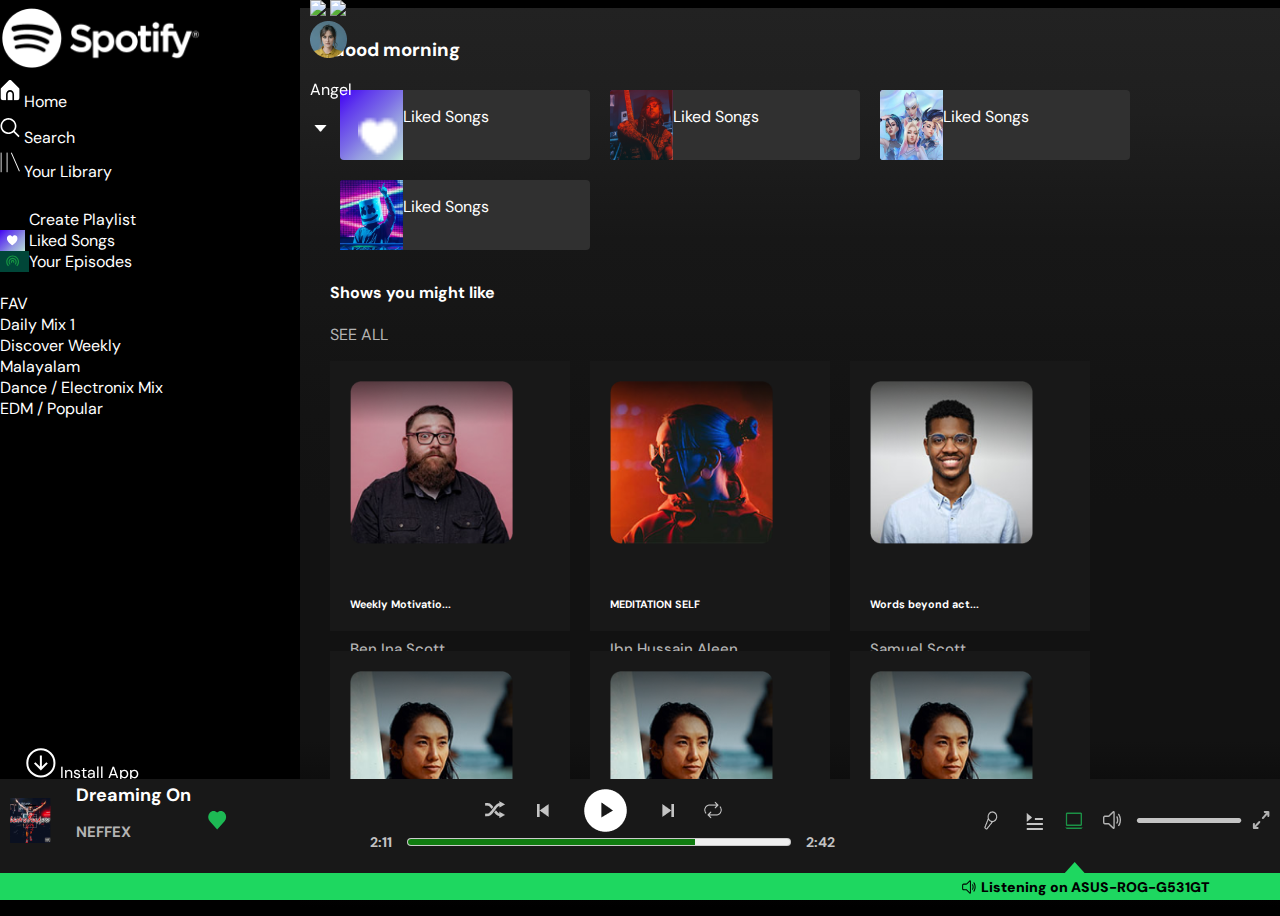
==== index.html @ 0f467995 "first commit" ====
<!DOCTYPE html>
<html lang="en">

<head>
    <meta charset="UTF-8">
    <meta name="viewport" content="width=device-width, initial-scale=1.0">
    <title>Spotify - Web Player: Music for everyone</title>
    <link rel="stylesheet" href="./style.css" />
    <link rel="icon" type="image/x-icon" href="https://open.spotifycdn.com/cdn/images/favicon.0f31d2ea.ico" />
    <link href="https://cdn.jsdelivr.net/npm/bootstrap@5.3.1/dist/css/bootstrap.min.css" rel="stylesheet"
        integrity="sha384-4bw+/aepP/YC94hEpVNVgiZdgIC5+VKNBQNGCHeKRQN+PtmoHDEXuppvnDJzQIu9" crossorigin="anonymous">
</head>

<body>
    <section class="containers">

        <!-- Start Sidebar ----------------------------------------------------------------->
        <section class=" sidebars">
            <div class="icons p-2">
                <a href="#"><img class="main-logo px-3 py-2" src="./Assets/Sidebar/Spotify logo.png" alt="logo"></a>
                <div class="icon d-flex align-items-center px-3 py-1">
                    <svg xmlns="http://www.w3.org/2000/svg" width="20" height="34" viewBox="0 0 31 34" fill="none">
                        <g clip-path="url(#clip0_306_615)">
                            <path
                                d="M15.5849 19.6659C14.6021 19.6659 13.6596 20.0888 12.9646 20.8417C12.2697 21.5946 11.8793 22.6157 11.8793 23.6804V33.0822H19.2906V23.6804C19.2906 22.6157 18.9002 21.5946 18.2052 20.8417C17.5103 20.0888 16.5677 19.6659 15.5849 19.6659Z"
                                fill="white" />
                            <path
                                d="M17.2376 2.04697C16.784 1.60463 16.1953 1.35986 15.5849 1.35986C14.9746 1.35986 14.3858 1.60463 13.9322 2.04697L0.762268 14.8879V28.8047C0.762268 29.9404 1.17871 31.0296 1.91999 31.8326C2.66126 32.6357 3.66665 33.0868 4.71497 33.0868H9.40881V23.6809C9.40881 21.9064 10.0595 20.2046 11.2177 18.9498C12.376 17.6951 13.9469 16.9902 15.5849 16.9902C17.2229 16.9902 18.7938 17.6951 19.9521 18.9498C21.1103 20.2046 21.761 21.9064 21.761 23.6809V33.0828H26.4548C27.5032 33.0828 28.5086 32.6317 29.2498 31.8286C29.9911 31.0256 30.4076 29.9364 30.4076 28.8007V14.8839L17.2376 2.04697Z"
                                fill="white" />
                        </g>
                        <defs>
                            <clipPath id="clip0_306_615">
                                <rect width="29.6453" height="32.1157" fill="white"
                                    transform="translate(0.762268 0.932129)" />
                            </clipPath>
                        </defs>
                    </svg>
                    <a href="#" class="px-3" style="text-decoration: none; color: var(--white);">Home</a>
                </div>

                <div class="icon d-flex align-items-center px-3 py-1"><svg xmlns="http://www.w3.org/2000/svg" width="20"
                        height="31" viewBox="0 0 31 31" fill="none">
                        <path
                            d="M30.4073 28.8279L22.6723 21.0929C24.6816 18.6356 25.6695 15.5 25.4316 12.3347C25.1938 9.16938 23.7485 6.21658 21.3946 4.08705C19.0407 1.95752 15.9584 0.814177 12.7852 0.893518C9.61198 0.972858 6.59065 2.26881 4.34614 4.51332C2.10164 6.75782 0.805683 9.77916 0.726343 12.9524C0.647002 16.1256 1.79034 19.2079 3.91988 21.5618C6.04941 23.9157 9.0022 25.361 12.1675 25.5988C15.3328 25.8366 18.4684 24.8488 20.9257 22.8395L28.6607 30.5745L30.4073 28.8279ZM13.1142 23.1631C11.1598 23.1631 9.24925 22.5836 7.6242 21.4978C5.99915 20.4119 4.73258 18.8686 3.98465 17.063C3.23673 15.2573 3.04104 13.2704 3.42233 11.3536C3.80362 9.43668 4.74476 7.67592 6.12675 6.29393C7.50874 4.91194 9.2695 3.97079 11.1864 3.5895C13.1033 3.20821 15.0901 3.4039 16.8958 4.15183C18.7015 4.89976 20.2448 6.16633 21.3306 7.79137C22.4164 9.41642 22.996 11.327 22.996 13.2814C22.993 15.9013 21.951 18.413 20.0984 20.2656C18.2459 22.1181 15.7341 23.1602 13.1142 23.1631Z"
                            fill="white" />
                    </svg>
                    <a href="#" class="px-3" style="text-decoration: none; color: var(--white);">Search</a>
                </div>
                <div class="icon d-flex align-items-center px-3 py-1"><svg xmlns="http://www.w3.org/2000/svg" width="20"
                        height="29" viewBox="0 0 29 29" fill="none">
                        <rect x="0.997498" y="0.15979" width="1.23522" height="28.4101" fill="white" />
                        <rect x="9.64404" y="0.15979" width="1.23522" height="28.4101" fill="white" />
                        <rect x="15.8201" y="0.655029" width="1.23522" height="29.3017"
                            transform="rotate(-23.634 15.8201 0.655029)" fill="white" />
                    </svg>
                    <a href="#" class="px-3" style="text-decoration: none; color: var(--white);">Your Library</a>
                </div>
                <br>
                <div class="icon d-flex align-items-center px-3 py-1"> <span class="bg-light rounded-1" style="height: 25px;
                    width: 25px;"><svg xmlns="http://www.w3.org/2000/svg" width="25" height="22" viewBox="0 0 31 31"
                            fill="none">
                            <path
                                d="M16.8201 14.0944V7.91833H14.3497V14.0944H8.17358V16.5649H14.3497V22.741H16.8201V16.5649H22.9962V14.0944H16.8201Z"
                                fill="black" />
                        </svg></span>
                    <a href="#" class="px-3" style="text-decoration: none; color: var(--white);">Create Playlist</a>
                </div>
                <div class="icon d-flex align-items-center px-3 py-1"><span class="rounded-1"
                        style="height: 25px;
                    width: 25px; background: linear-gradient(135deg, #4000F4 0%, #603AED 22.48%, #7C6EE6 46.93%, #979FE1 65.71%, #A2B3DE 77.68%, #ADC8DC 88.93%, #C0ECD7 100%);"><svg
                            xmlns="http://www.w3.org/2000/svg" width="25" height="12" viewBox="0 0 12 12" fill="none">
                            <g clip-path="url(#clip0_306_628)">
                                <path
                                    d="M8.23299 1.31335C7.72879 1.3212 7.23557 1.46195 6.80317 1.72139C6.37076 1.98084 6.01447 2.34979 5.77027 2.79099C5.52608 2.34979 5.16979 1.98084 4.73738 1.72139C4.30497 1.46195 3.81176 1.3212 3.30755 1.31335C2.50378 1.34828 1.7465 1.69989 1.20116 2.29138C0.655812 2.88287 0.366729 3.66616 0.397065 4.47011C0.397065 7.50374 5.3028 11.0075 5.51146 11.1562L5.77027 11.3393L6.02908 11.1562C6.23774 11.0084 11.1435 7.50374 11.1435 4.47011C11.1738 3.66616 10.8847 2.88287 10.3394 2.29138C9.79404 1.69989 9.03676 1.34828 8.23299 1.31335Z"
                                    fill="white" />
                            </g>
                            <defs>
                                <clipPath id="clip0_306_628">
                                    <path
                                        d="M0.396973 1.90271C0.396973 1.35042 0.844688 0.90271 1.39697 0.90271H10.1434C10.6957 0.90271 11.1434 1.35043 11.1434 1.90271V10.6491C11.1434 11.2014 10.6957 11.6491 10.1434 11.6491H1.39697C0.844687 11.6491 0.396973 11.2014 0.396973 10.6491V1.90271Z"
                                        fill="white" />
                                </clipPath>
                            </defs>
                        </svg></span>
                    <a href="#" class="px-3" style="text-decoration: none; color: var(--white);">Liked Songs</a>
                </div>
                <div class="icon d-flex align-items-center px-3 py-1"> <span class="rounded-1" style="height: 25px;
                    width: 25px; background: #004638;"><svg xmlns="http://www.w3.org/2000/svg" width="25" height="12"
                            viewBox="0 0 20 18" fill="none">
                            <path
                                d="M4.63432 15.7873C3.53306 14.686 2.78309 13.2829 2.47926 11.7554C2.17543 10.2279 2.33137 8.64462 2.92738 7.20574C3.52339 5.76687 4.53269 4.53704 5.82764 3.67178C7.1226 2.80652 8.64506 2.34469 10.2025 2.34469C11.7599 2.34469 13.2824 2.80652 14.5773 3.67178C15.8723 4.53704 16.8816 5.76687 17.4776 7.20574C18.0736 8.64462 18.2296 10.2279 17.9257 11.7554C17.6219 13.2829 16.8719 14.686 15.7707 15.7873L17.0078 17.0245C17.9029 16.1318 18.6127 15.071 19.0965 13.9031C19.5803 12.7352 19.8285 11.4833 19.8269 10.2192C19.8269 4.90384 15.5178 0.594727 10.2025 0.594727C4.88718 0.594727 0.578064 4.90384 0.578064 10.2192C0.578064 12.8772 1.65512 15.2833 3.39715 17.0245L4.63432 15.7873Z"
                                fill="#159643" />
                            <path
                                d="M14.5335 14.5502C15.39 13.6936 15.9732 12.6023 16.2095 11.4142C16.4458 10.2262 16.3245 8.99476 15.8609 7.87566C15.3973 6.75657 14.6123 5.80007 13.6051 5.12711C12.5979 4.45416 11.4138 4.09497 10.2025 4.09497C8.9912 4.09497 7.8071 4.45416 6.79992 5.12711C5.79274 5.80007 5.00773 6.75657 4.54415 7.87566C4.08058 8.99476 3.95925 10.2262 4.19552 11.4142C4.43179 12.6023 5.01504 13.6936 5.87153 14.5502L7.10958 13.313C6.49775 12.7012 6.08109 11.9217 5.91228 11.073C5.74347 10.2244 5.8301 9.3448 6.16122 8.54542C6.49233 7.74604 7.05305 7.06279 7.77247 6.58208C8.49189 6.10138 9.33771 5.8448 10.203 5.8448C11.0682 5.8448 11.914 6.10138 12.6334 6.58208C13.3529 7.06279 13.9136 7.74604 14.2447 8.54542C14.5758 9.3448 14.6624 10.2244 14.4936 11.073C14.3248 11.9217 13.9082 12.7012 13.2963 13.313L14.5335 14.5502Z"
                                fill="#159643" />
                            <path
                                d="M12.0583 12.075C12.4253 11.7079 12.6752 11.2402 12.7765 10.731C12.8777 10.2218 12.8257 9.6941 12.627 9.21449C12.4284 8.73489 12.0919 8.32498 11.6603 8.03657C11.2286 7.74817 10.7212 7.59424 10.2021 7.59424C9.68293 7.59424 9.17546 7.74817 8.74382 8.03657C8.31217 8.32498 7.97574 8.73489 7.77706 9.21449C7.57838 9.6941 7.52637 10.2218 7.62761 10.731C7.72886 11.2402 7.97881 11.7079 8.34585 12.075L9.5839 10.8378C9.46151 10.7154 9.37816 10.5595 9.34437 10.3898C9.31059 10.2201 9.32791 10.0441 9.39412 9.88425C9.46034 9.72436 9.57248 9.5877 9.71637 9.49154C9.86026 9.39539 10.0294 9.34407 10.2025 9.34407C10.3756 9.34407 10.5447 9.39539 10.6886 9.49154C10.8325 9.5877 10.9446 9.72436 11.0109 9.88425C11.0771 10.0441 11.0944 10.2201 11.0606 10.3898C11.0268 10.5595 10.9435 10.7154 10.8211 10.8378L12.0583 12.075Z"
                                fill="#159643" />
                        </svg> </span>
                    <a href="#" class="px-3" style="text-decoration: none; color: var(--white);">Your Episodes</a>
                </div>
                <br>

                <div class="cnt">
                    <div class="icon d-flex align-items-center py-2">
                        <a href="#" class="px-3" style="text-decoration: none; color: var(--white);">FAV</a>
                    </div>
                    <div class="icon d-flex align-items-center py-2">
                        <a href="#" class="px-3" style="text-decoration: none; color: var(--white);">Daily Mix 1</a>
                    </div>
                    <div class="icon d-flex align-items-center py-2">
                        <a href="#" class="px-3" style="text-decoration: none; color: var(--white);">Discover Weekly</a>
                    </div>
                    <div class="icon d-flex align-items-center py-2">
                        <a href="#" class="px-3" style="text-decoration: none; color: var(--white);">Malayalam</a>
                    </div>
                    <div class="icon d-flex align-items-center py-2">
                        <a href="#" class="px-3" style="text-decoration: none; color: var(--white);">Dance / Electronix
                            Mix</a>
                    </div>
                    <div class="icon d-flex align-items-center py-2">
                        <a href="#" class="px-3" style="text-decoration: none; color: var(--white);">EDM / Popular</a>
                    </div>
                </div>

                <br>
                <div class="icon-app icon d-flex align-items-center px-3 py-1"><svg xmlns="http://www.w3.org/2000/svg"
                        width="30" height="30" viewBox="0 0 30 30" fill="none">
                        <path
                            d="M21.0553 14.8841L14.8792 21.0602L8.70313 14.8841M14.8792 7.47273V19.8249V7.47273ZM14.8792 1.29663C22.3832 1.29663 28.4667 7.38009 28.4667 14.8841C28.4667 22.388 22.3832 28.4715 14.8792 28.4715C7.37527 28.4715 1.29181 22.388 1.29181 14.8841C1.29181 7.38009 7.37527 1.29663 14.8792 1.29663Z"
                            stroke="white" stroke-width="2" />
                    </svg>
                    <a href="#" class="px-3" style="text-decoration: none; color: var(--white);">Install App</a>
                </div>
            </div>
        </section>
        <!-- End Sidebar ------------------------------------------------------------------->

        <!-- Start Playbar ----------------------------------------------------------------->
        <section class="playbar">
            <div class="functions">
                <div class="details">
                    <img src="./Assets/playingBar/rectangle-20.png">
                    <div class="name-all">
                        <f3>Dreaming On</f3>
                        <p class="m-0">NEFFEX</p>
                    </div>
                    <svg xmlns="http://www.w3.org/2000/svg" width="22" height="24" viewBox="0 0 22 24" fill="none">
                        <path
                            d="M18.5603 4.79111C18.0643 4.23583 17.4745 3.79501 16.8247 3.49399C16.175 3.19298 15.4781 3.03771 14.7742 3.03711C13.4427 3.03735 12.1599 3.59338 11.1796 4.59511C10.1995 3.59321 8.9166 3.03716 7.58511 3.03711C6.88036 3.03793 6.18272 3.19367 5.53232 3.49538C4.88193 3.79709 4.29162 4.2388 3.79538 4.79511C1.67878 7.15811 1.67968 10.8541 3.79718 13.2071L11.1796 21.4141L18.5621 13.2071C20.6796 10.8541 20.6805 7.15811 18.5603 4.79111Z"
                            fill="#1DB954" />
                    </svg>
                </div>
                <div class="play">
                    <div class="fun">
                        <img class="fun-img" src="./Assets//playingBar/raphael-shuffle.png">
                        <img class="fun-img" src="./Assets/playingBar/previous.png">
                        <img class="fun-img" src="./Assets/playingBar/gridicons-play.png">
                        <img class="fun-img" src="./Assets/playingBar/bx-bx-skip-previous.png">
                        <img class="fun-img" src="./Assets/playingBar/group1.png">
                    </div>
                    <div class="bar-time">
                        <p>2:11</p>
                        <meter style="width: 30vw;" value="75" min="0" max="100"></meter>
                        <p>2:42</p>
                    </div>
                </div>
                <div class="extra">
                    <img class="fun-img" src="./Assets/playingBar/ph_microphone-stage.png">
                    <img class="fun-img" src="./Assets/playingBar/carbon-query-queue.png">
                    <img class="fun-img" src="./Assets/playingBar/carbon-laptop.png">
                    <img class="fun-img" src="./Assets/playingBar/fluent-speaker-224-regular.png">
                    <img class="ex-img" src="./Assets/playingBar/rectangle-17.png">
                    <img class="ex-img" src="./Assets/playingBar/group.png">
                </div>
            </div>
            <svg class="trgl" xmlns="http://www.w3.org/2000/svg" width="21" height="11" viewBox="0 0 21 11" fill="none">
                <path d="M10.6998 0L0.799805 11H20.5998L10.6998 0Z" fill="#1ED760" />
            </svg>
            <section class="playbar-foot">
                <svg xmlns="http://www.w3.org/2000/svg" width="14" height="14" viewBox="0 0 14 14" fill="none">
                    <path
                        d="M8.92539 1.1876C8.92539 0.378346 8.06544 -0.0499041 7.52139 0.487096L4.48862 3.48185C4.39605 3.57348 4.27644 3.62418 4.15247 3.62435H1.66914C1.26634 3.62435 0.880043 3.80214 0.595222 4.1186C0.310401 4.43507 0.150391 4.86429 0.150391 5.31185V8.6846C0.150391 9.13215 0.310401 9.56137 0.595222 9.87784C0.880043 10.1943 1.26634 10.3721 1.66914 10.3721H4.15314C4.27711 10.3723 4.39672 10.423 4.48929 10.5146L7.52071 13.5101C8.06476 14.0471 8.92539 13.6181 8.92539 12.8096V1.1876ZM5.16227 4.3226L7.91289 1.60535V12.3918L5.16227 9.67385C4.88429 9.39906 4.52521 9.2472 4.15314 9.2471H1.66914C1.53487 9.2471 1.40611 9.18783 1.31117 9.08234C1.21623 8.97685 1.16289 8.83378 1.16289 8.6846V5.3126C1.16289 5.16341 1.21623 5.02034 1.31117 4.91485C1.40611 4.80936 1.53487 4.7501 1.66914 4.7501H4.15314C4.52521 4.74999 4.88429 4.59814 5.16227 4.32335V4.3226Z"
                        fill="black" />
                    <path
                        d="M11.62 2.42277C11.6735 2.37884 11.7342 2.34704 11.7987 2.32918C11.8632 2.31132 11.9302 2.30776 11.996 2.3187C12.0617 2.32963 12.1249 2.35485 12.1819 2.39291C12.2389 2.43097 12.2886 2.48113 12.3281 2.54052C13.1888 3.83044 13.6525 5.39423 13.6504 7.00002C13.6523 8.60588 13.1884 10.1697 12.3274 11.4595C12.2459 11.5741 12.1274 11.6489 11.9971 11.6681C11.8668 11.6874 11.7348 11.6495 11.6292 11.5626C11.5235 11.4757 11.4524 11.3466 11.4309 11.2025C11.4094 11.0584 11.4392 10.9106 11.514 10.7905C12.2459 9.69425 12.64 8.36495 12.6379 7.00002C12.64 5.63508 12.2459 4.30579 11.514 3.20952C11.4745 3.15013 11.4459 3.08267 11.4298 3.01099C11.4137 2.93931 11.4105 2.86481 11.4204 2.79175C11.4302 2.7187 11.4529 2.64851 11.4872 2.5852C11.5214 2.52189 11.5666 2.46669 11.62 2.42277Z"
                        fill="black" />
                    <path
                        d="M10.3718 4.27751C10.4303 4.24229 10.4944 4.2202 10.5605 4.21252C10.6267 4.20484 10.6935 4.21171 10.7573 4.23275C10.821 4.25378 10.8804 4.28856 10.9321 4.33511C10.9837 4.38165 11.0266 4.43905 11.0583 4.50401C11.4201 5.24651 11.6253 6.09776 11.6253 7.00001C11.6264 7.87151 11.4315 8.7295 11.0583 9.49602C10.9944 9.6273 10.8861 9.72499 10.7574 9.76761C10.6287 9.81023 10.49 9.79428 10.3718 9.72326C10.2537 9.65225 10.1657 9.532 10.1274 9.38896C10.089 9.24591 10.1034 9.0918 10.1673 8.96052C10.4508 8.37777 10.6128 7.71101 10.6128 7.00001C10.6128 6.28901 10.4508 5.62226 10.1673 5.03951C10.1356 4.97452 10.1158 4.90322 10.1089 4.8297C10.102 4.75618 10.1083 4.68188 10.1273 4.61104C10.1463 4.5402 10.1776 4.47422 10.2196 4.41686C10.2616 4.35951 10.3133 4.3119 10.3718 4.27676V4.27751Z"
                        fill="black" />
                </svg>
                <p>Listening on ASUS-ROG-G531GT</p>
            </section>
        </section>
        <!-- End Playbar ------------------------------------------------------------------->

        <!-- Start Main Section ------------------------------------------------------------>
        <section class="main">
            <!-- Navbar content -->
            <div class="navbar ">
                <div>
                    <img class="bg-black rounded-5 p-1 mx-2" src="./assets/Main-Top/fi-rr-angle-small-left.png" />
                    <img class="bg-black rounded-5 p-1 mx-2" src="./assets/Main-Top/fi-rr-angle-small-right.png" />
                </div>

                <div class="d-flex text-white align-items-center justify-content-between bg-black rounded-5 px-">
                    <img src="./Assets/Main-Top/Ellipse 3.png" alt="profile">
                    <p class="p-2 m-0 fw-medium">Angel</p>
                    <a href="#"><img class="p-2 m-0" src="./Assets/Main-Top/fi-ss-caret-down.png"></a>
                </div>
            </div>

            <div class="main-body">
                <section style="padding-inline: 20px;">
                    <h3 class="text-white">Good morning</h3>
                    <div class="cards">
                        <div class="main-card1">
                            <div class="main-card1-1">
                                <img src="./Assets/Sidebar/fi-ss-heart.png"
                                    style="width: 42px;padding-left: 18px;padding-top: 25px;">
                            </div>
                            <div class="main-card1-2 text-white d-flex align-items-center">
                                <p class="m-0 p-2">Liked Songs</p>
                            </div>
                        </div>

                        <div class="main-card1">
                            <div class="main-card1-1">
                                <img src="./Assets/Main-sec-1/card-img3.png" style="height: 100%; width: 100%;">
                            </div>
                            <div class="main-card1-2 text-white d-flex align-items-center">
                                <p class="m-0 p-2">Liked Songs</p>
                            </div>
                        </div>

                        <div class="main-card1">
                            <div class="main-card1-1">
                                <img src="./Assets/Main-sec-1/card-img1.png" style="height: 100%; width: 100%;"">
                            </div>
                            <div class=" main-card1-2 text-white d-flex align-items-center">
                                <p class="m-0 p-2">Liked Songs</p>
                            </div>
                        </div>

                        <div class="main-card1">
                            <div class="main-card1-1">
                                <img src="./Assets/Main-sec-1/card-img2.png" style="height: 100%; width: 100%;">
                            </div>
                            <div class="main-card1-2 text-white d-flex align-items-center">
                                <p class="m-0 p-2">Liked Songs</p>
                            </div>
                        </div>
                    </div>
                </section>

                <section style="padding-inline: 20px; margin-top: 10px;">
                    <div class="d-flex justify-content-between align-items-center">
                        <h4 class="text-white">Shows you might like</h4>
                        <a style="text-decoration: none;" href="#"><p style="color: #B3B3B3;">SEE ALL</p></a>
                    </div>
                    <div class="cards2">
                        <div class="card2">
                            <img src="./Assets/Main-sec-2/card2.img1.png">
                            <h6>Weekly Motivatio...</h6>
                            <p>Ben Ina Scott</p>
                        </div>

                        <div class="card2">
                            <img src="./Assets/Main-sec-2/card2-img.png">
                            <h6>MEDITATION SELF</h6>
                            <p>Ibn Hussain Aleen</p>
                        </div>

                        <div class="card2">
                            <img src="./Assets/Main-sec-2/card2-img2.png">
                            <h6>Words beyond act...</h6>
                            <p>Samuel Scott</p>
                        </div>

                        <div class="card2">
                            <img src="./Assets/Main-sec-2/card2-img3.png">
                            <h6>The Alexa Show</h6>
                            <p>Adriana Tom</p>
                        </div>

                        <div class="card2">
                            <img src="./Assets/Main-sec-2/card2-img3.png">
                            <h6>The Alexa Show</h6>
                            <p>Adriana Tom</p>
                        </div>

                        <div class="card2">
                            <img src="./Assets/Main-sec-2/card2-img3.png">
                            <h6>The Alexa Show</h6>
                            <p>Adriana Tom</p>
                        </div>

                        <div class="card2">
                            <img src="./Assets/Main-sec-2/card2-img3.png">
                            <h6>The Alexa Show</h6>
                            <p>Adriana Tom</p>
                        </div>

                        <div class="card2">
                            <img src="./Assets/Main-sec-2/card2-img3.png">
                            <h6>The Alexa Show</h6>
                            <p>Adriana Tom</p>
                        </div>
                    </div>
                </section>
            </div>
        </section>
        <!-- End Main Section -------------------------------------------------------------->
    </section>

    <!-- script ---------------------------------------------------------------------------->
    <script src="https://cdn.jsdelivr.net/npm/bootstrap@5.3.1/dist/js/bootstrap.bundle.min.js"
        integrity="sha384-HwwvtgBNo3bZJJLYd8oVXjrBZt8cqVSpeBNS5n7C8IVInixGAoxmnlMuBnhbgrkm"
        crossorigin="anonymous"></script>
</body>

</html>
---- style.css ----
@import url('https://fonts.googleapis.com/css2?family=DM+Sans:opsz@9..40&display=swap');
@import url('https://fonts.googleapis.com/css2?family=Nunito:wght@400;700&display=swap');

:root {
    --black: #000;
    --grey: #121212;
    --light-gray: #181818;
    --white: #fff;
}

body {
    height: 100vh;
    padding: 0rem;
    overflow: hidden;
    margin-inline: auto;
    display: flex;
    flex-direction: column;
    font-family: 'DM Sans', sans-serif;
    background-color: var(--black);
    color: var(--white);
}

a {
    color: var(--white);
    text-decoration: none;
}

.containers {
    display: flex;
    justify-content: center;
    /* margin-inline: auto; */
    height: 90vh;
    flex: 1;
    overflow: hidden;
}

.sidebars {
    flex: 0.25;
    display: flex;
    height: 90vh;
    flex-direction: column;
    background-color: var(--black);
}

.playbar {
    position: relative;
    height: 13vh;
    width: 100%;
    /* width: 1280px; */
    position: fixed;
    bottom: 0;
    background-color: var(--light-gray);
}

.playbar-foot {
    height: 3vh;
    width: 100%;
    /* width: 1280px; */
    position: fixed;
    bottom: 0;
    background-color: #1ED760;
}

.main {
    flex: 0.8;
    background: linear-gradient(180deg, #222 0%, #1F1F1F 11.64%, #171717 25.66%, #161616 32.94%, #151515 35.98%, #131313 44.89%, #121212 55.22%, #121212 75.34%, #121212 81.45%, rgba(18, 18, 18, 0.00) 100%);
    display: flex;
    flex-direction: column;
    padding: 10px;
}

.main-logo {
    height: 60px;
}

.icons {
    display: flex;
    flex-direction: column;
    position: relative;
    height: 100%;
}

.icon:hover {
    background-color: rgb(26, 26, 26);
    border-radius: 5px;
}

.icon-app {
    position: fixed;
    bottom: 13vh;
    left: 2vw;
}

.navbar {
    cursor: not-allowed;
    position: fixed;
    top: 0px;
    z-index: 5;
}

.main-body {
    overflow-y: auto;

}

.trgl {
    position: fixed;
    bottom: 3vh;
    right: 195px;
}

.playbar-foot {
    display: flex;
    justify-content: end;
    align-items: center;
}

.playbar-foot>p {
    margin: 0;
    margin-right: 30px;
    padding-top: 2px;
    padding-bottom: 2px;
    padding-left: 5px;
    padding-right: 40px;
    color: #000;
    font-family: DM Sans;
    font-size: 14px;
    font-weight: 900;
}

.functions {
    display: flex;
    align-items: center;
    justify-content: space-between;
}

.details {
    display: flex;
    gap: 15px;
    color: #FFF;
    align-items: center;
}

.cnt {
    display: flex;
    flex-direction: column;
    overflow-y: auto;
}

.details>img {
    height: 45px;
    margin: 10px;
}

.name-all>f3 {
    font-size: 18px;
    font-weight: 700;
}

.name-all>p {
    color: #B3B3B3;
    font-weight: 700;
    font-size: 15px;
}

.play {
    display: flex;
    align-items: center;
    flex-direction: column;
    height: 65px;
}

.fun {
    display: flex;
    height: 45px;
    gap: 15px;
    align-items: center;
}

.fun-img {
    padding: 3px;
    border-radius: 50%;
    transition: all 1s ease;
}

.fun-img:hover {
    background-color: gray;
}

.ex-img {
    transition: all 1s ease;
}

.ex-img:hover {
    border-radius: 50%;
    background-color: gray;
}

.bar-time {
    position: relative;
    display: flex;
    gap: 15px;
    align-items: center;
}

.bar-time>p {
    color: #C4C4C4;
    font-size: 14px;
    font-weight: 700;
    margin: 0;
}

.dwn {
    width: 400px;
    height: 5px;
    border-radius: 2.5px;
    background: #535353;
}

.up {
    position: fixed;
    right: 565px;
    width: 300px;
    border-radius: 2.5px;
    height: 5px;
    background: #C4C4C4;
}

.extra {
    display: flex;
    gap: 10px;
    align-items: center;
    margin-right: 10px;
}

.playbar {
    padding-top: 0.5vh;
}

.main-card1 {
    margin: 10px;
    height: 70px;
    width: 250px;
    display: flex;
    border-radius: 4px;
    background: #303030;
}

.main-card1-1 {
    width: 25%;
    border-radius: 4px 0px 0px 4px;
    background: linear-gradient(135deg, #4000F4 0%, #603AED 22.48%, #7C6EE6 46.93%, #979FE1 65.71%, #A2B3DE 77.68%, #ADC8DC 88.93%, #C0ECD7 100%);
}

.cards {
    display: flex;
    flex-wrap: wrap;
}

.cards2 {
    display: flex;
    flex-wrap: wrap;
    gap: 20px;
}

.card2 {
    line-height: 20px;
    color: #FFF;
    padding: 20px 20px 0px 20px;
    height: 250px;
    width: 200px;
    background-color: var(--light-gray);
}

.card2>img {
    width: 163px;
    margin-bottom: 20px;
}

.card2>h2 {
    color: #FFF;
    font-size: 21px;
    font-weight: 500;
}

.card2>p {
    color: #B3B3B3;
    font-size: 15px;
    font-weight: 500;
}
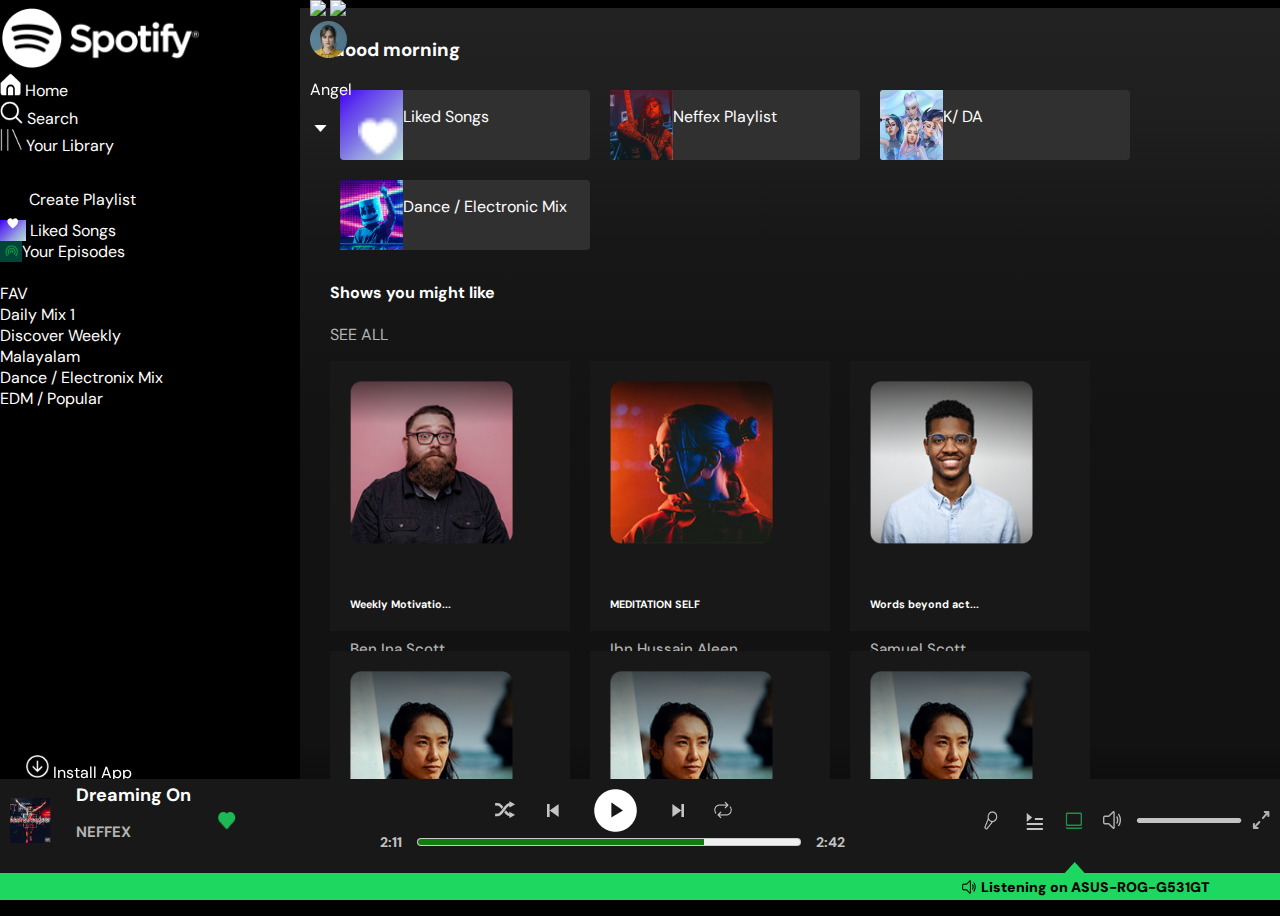
==== commit aa912ecc: "images change" ====
--- a/index.html
+++ b/index.html
@@ -19,84 +19,32 @@
             <div class="icons p-2">
                 <a href="#"><img class="main-logo px-3 py-2" src="./Assets/Sidebar/Spotify logo.png" alt="logo"></a>
                 <div class="icon d-flex align-items-center px-3 py-1">
-                    <svg xmlns="http://www.w3.org/2000/svg" width="20" height="34" viewBox="0 0 31 34" fill="none">
-                        <g clip-path="url(#clip0_306_615)">
-                            <path
-                                d="M15.5849 19.6659C14.6021 19.6659 13.6596 20.0888 12.9646 20.8417C12.2697 21.5946 11.8793 22.6157 11.8793 23.6804V33.0822H19.2906V23.6804C19.2906 22.6157 18.9002 21.5946 18.2052 20.8417C17.5103 20.0888 16.5677 19.6659 15.5849 19.6659Z"
-                                fill="white" />
-                            <path
-                                d="M17.2376 2.04697C16.784 1.60463 16.1953 1.35986 15.5849 1.35986C14.9746 1.35986 14.3858 1.60463 13.9322 2.04697L0.762268 14.8879V28.8047C0.762268 29.9404 1.17871 31.0296 1.91999 31.8326C2.66126 32.6357 3.66665 33.0868 4.71497 33.0868H9.40881V23.6809C9.40881 21.9064 10.0595 20.2046 11.2177 18.9498C12.376 17.6951 13.9469 16.9902 15.5849 16.9902C17.2229 16.9902 18.7938 17.6951 19.9521 18.9498C21.1103 20.2046 21.761 21.9064 21.761 23.6809V33.0828H26.4548C27.5032 33.0828 28.5086 32.6317 29.2498 31.8286C29.9911 31.0256 30.4076 29.9364 30.4076 28.8007V14.8839L17.2376 2.04697Z"
-                                fill="white" />
-                        </g>
-                        <defs>
-                            <clipPath id="clip0_306_615">
-                                <rect width="29.6453" height="32.1157" fill="white"
-                                    transform="translate(0.762268 0.932129)" />
-                            </clipPath>
-                        </defs>
-                    </svg>
+                    <img src="./Assets/Sidebar/Home.png" style="height: 23px;">
                     <a href="#" class="px-3" style="text-decoration: none; color: var(--white);">Home</a>
                 </div>
 
-                <div class="icon d-flex align-items-center px-3 py-1"><svg xmlns="http://www.w3.org/2000/svg" width="20"
-                        height="31" viewBox="0 0 31 31" fill="none">
-                        <path
-                            d="M30.4073 28.8279L22.6723 21.0929C24.6816 18.6356 25.6695 15.5 25.4316 12.3347C25.1938 9.16938 23.7485 6.21658 21.3946 4.08705C19.0407 1.95752 15.9584 0.814177 12.7852 0.893518C9.61198 0.972858 6.59065 2.26881 4.34614 4.51332C2.10164 6.75782 0.805683 9.77916 0.726343 12.9524C0.647002 16.1256 1.79034 19.2079 3.91988 21.5618C6.04941 23.9157 9.0022 25.361 12.1675 25.5988C15.3328 25.8366 18.4684 24.8488 20.9257 22.8395L28.6607 30.5745L30.4073 28.8279ZM13.1142 23.1631C11.1598 23.1631 9.24925 22.5836 7.6242 21.4978C5.99915 20.4119 4.73258 18.8686 3.98465 17.063C3.23673 15.2573 3.04104 13.2704 3.42233 11.3536C3.80362 9.43668 4.74476 7.67592 6.12675 6.29393C7.50874 4.91194 9.2695 3.97079 11.1864 3.5895C13.1033 3.20821 15.0901 3.4039 16.8958 4.15183C18.7015 4.89976 20.2448 6.16633 21.3306 7.79137C22.4164 9.41642 22.996 11.327 22.996 13.2814C22.993 15.9013 21.951 18.413 20.0984 20.2656C18.2459 22.1181 15.7341 23.1602 13.1142 23.1631Z"
-                            fill="white" />
-                    </svg>
+                <div class="icon d-flex align-items-center px-3 py-1">
+                    <img src="./Assets/Sidebar/Search.png" style="height: 23px;">
                     <a href="#" class="px-3" style="text-decoration: none; color: var(--white);">Search</a>
                 </div>
-                <div class="icon d-flex align-items-center px-3 py-1"><svg xmlns="http://www.w3.org/2000/svg" width="20"
-                        height="29" viewBox="0 0 29 29" fill="none">
-                        <rect x="0.997498" y="0.15979" width="1.23522" height="28.4101" fill="white" />
-                        <rect x="9.64404" y="0.15979" width="1.23522" height="28.4101" fill="white" />
-                        <rect x="15.8201" y="0.655029" width="1.23522" height="29.3017"
-                            transform="rotate(-23.634 15.8201 0.655029)" fill="white" />
-                    </svg>
+                <div class="icon d-flex align-items-center px-3 py-1">
+                    <img src="./Assets/Sidebar/Library.png" style="height: 22px;">
                     <a href="#" class="px-3" style="text-decoration: none; color: var(--white);">Your Library</a>
                 </div>
                 <br>
                 <div class="icon d-flex align-items-center px-3 py-1"> <span class="bg-light rounded-1" style="height: 25px;
-                    width: 25px;"><svg xmlns="http://www.w3.org/2000/svg" width="25" height="22" viewBox="0 0 31 31"
-                            fill="none">
-                            <path
-                                d="M16.8201 14.0944V7.91833H14.3497V14.0944H8.17358V16.5649H14.3497V22.741H16.8201V16.5649H22.9962V14.0944H16.8201Z"
-                                fill="black" />
-                        </svg></span>
+                    width: 25px;"><img src="./Assets/Sidebar/Plus.png" style="height: 28px; width: 25px;"></span>
                     <a href="#" class="px-3" style="text-decoration: none; color: var(--white);">Create Playlist</a>
                 </div>
                 <div class="icon d-flex align-items-center px-3 py-1"><span class="rounded-1"
                         style="height: 25px;
-                    width: 25px; background: linear-gradient(135deg, #4000F4 0%, #603AED 22.48%, #7C6EE6 46.93%, #979FE1 65.71%, #A2B3DE 77.68%, #ADC8DC 88.93%, #C0ECD7 100%);"><svg
-                            xmlns="http://www.w3.org/2000/svg" width="25" height="12" viewBox="0 0 12 12" fill="none">
-                            <g clip-path="url(#clip0_306_628)">
-                                <path
-                                    d="M8.23299 1.31335C7.72879 1.3212 7.23557 1.46195 6.80317 1.72139C6.37076 1.98084 6.01447 2.34979 5.77027 2.79099C5.52608 2.34979 5.16979 1.98084 4.73738 1.72139C4.30497 1.46195 3.81176 1.3212 3.30755 1.31335C2.50378 1.34828 1.7465 1.69989 1.20116 2.29138C0.655812 2.88287 0.366729 3.66616 0.397065 4.47011C0.397065 7.50374 5.3028 11.0075 5.51146 11.1562L5.77027 11.3393L6.02908 11.1562C6.23774 11.0084 11.1435 7.50374 11.1435 4.47011C11.1738 3.66616 10.8847 2.88287 10.3394 2.29138C9.79404 1.69989 9.03676 1.34828 8.23299 1.31335Z"
-                                    fill="white" />
-                            </g>
-                            <defs>
-                                <clipPath id="clip0_306_628">
-                                    <path
-                                        d="M0.396973 1.90271C0.396973 1.35042 0.844688 0.90271 1.39697 0.90271H10.1434C10.6957 0.90271 11.1434 1.35043 11.1434 1.90271V10.6491C11.1434 11.2014 10.6957 11.6491 10.1434 11.6491H1.39697C0.844687 11.6491 0.396973 11.2014 0.396973 10.6491V1.90271Z"
-                                        fill="white" />
-                                </clipPath>
-                            </defs>
-                        </svg></span>
+                    width: 25px; background: linear-gradient(135deg, #4000F4 0%, #603AED 22.48%, #7C6EE6 46.93%, #979FE1 65.71%, #A2B3DE 77.68%, #ADC8DC 88.93%, #C0ECD7 100%);">
+                    <img src="./Assets/Sidebar/heart.png" style="padding: 7px;"></span>
                     <a href="#" class="px-3" style="text-decoration: none; color: var(--white);">Liked Songs</a>
                 </div>
                 <div class="icon d-flex align-items-center px-3 py-1"> <span class="rounded-1" style="height: 25px;
-                    width: 25px; background: #004638;"><svg xmlns="http://www.w3.org/2000/svg" width="25" height="12"
-                            viewBox="0 0 20 18" fill="none">
-                            <path
-                                d="M4.63432 15.7873C3.53306 14.686 2.78309 13.2829 2.47926 11.7554C2.17543 10.2279 2.33137 8.64462 2.92738 7.20574C3.52339 5.76687 4.53269 4.53704 5.82764 3.67178C7.1226 2.80652 8.64506 2.34469 10.2025 2.34469C11.7599 2.34469 13.2824 2.80652 14.5773 3.67178C15.8723 4.53704 16.8816 5.76687 17.4776 7.20574C18.0736 8.64462 18.2296 10.2279 17.9257 11.7554C17.6219 13.2829 16.8719 14.686 15.7707 15.7873L17.0078 17.0245C17.9029 16.1318 18.6127 15.071 19.0965 13.9031C19.5803 12.7352 19.8285 11.4833 19.8269 10.2192C19.8269 4.90384 15.5178 0.594727 10.2025 0.594727C4.88718 0.594727 0.578064 4.90384 0.578064 10.2192C0.578064 12.8772 1.65512 15.2833 3.39715 17.0245L4.63432 15.7873Z"
-                                fill="#159643" />
-                            <path
-                                d="M14.5335 14.5502C15.39 13.6936 15.9732 12.6023 16.2095 11.4142C16.4458 10.2262 16.3245 8.99476 15.8609 7.87566C15.3973 6.75657 14.6123 5.80007 13.6051 5.12711C12.5979 4.45416 11.4138 4.09497 10.2025 4.09497C8.9912 4.09497 7.8071 4.45416 6.79992 5.12711C5.79274 5.80007 5.00773 6.75657 4.54415 7.87566C4.08058 8.99476 3.95925 10.2262 4.19552 11.4142C4.43179 12.6023 5.01504 13.6936 5.87153 14.5502L7.10958 13.313C6.49775 12.7012 6.08109 11.9217 5.91228 11.073C5.74347 10.2244 5.8301 9.3448 6.16122 8.54542C6.49233 7.74604 7.05305 7.06279 7.77247 6.58208C8.49189 6.10138 9.33771 5.8448 10.203 5.8448C11.0682 5.8448 11.914 6.10138 12.6334 6.58208C13.3529 7.06279 13.9136 7.74604 14.2447 8.54542C14.5758 9.3448 14.6624 10.2244 14.4936 11.073C14.3248 11.9217 13.9082 12.7012 13.2963 13.313L14.5335 14.5502Z"
-                                fill="#159643" />
-                            <path
-                                d="M12.0583 12.075C12.4253 11.7079 12.6752 11.2402 12.7765 10.731C12.8777 10.2218 12.8257 9.6941 12.627 9.21449C12.4284 8.73489 12.0919 8.32498 11.6603 8.03657C11.2286 7.74817 10.7212 7.59424 10.2021 7.59424C9.68293 7.59424 9.17546 7.74817 8.74382 8.03657C8.31217 8.32498 7.97574 8.73489 7.77706 9.21449C7.57838 9.6941 7.52637 10.2218 7.62761 10.731C7.72886 11.2402 7.97881 11.7079 8.34585 12.075L9.5839 10.8378C9.46151 10.7154 9.37816 10.5595 9.34437 10.3898C9.31059 10.2201 9.32791 10.0441 9.39412 9.88425C9.46034 9.72436 9.57248 9.5877 9.71637 9.49154C9.86026 9.39539 10.0294 9.34407 10.2025 9.34407C10.3756 9.34407 10.5447 9.39539 10.6886 9.49154C10.8325 9.5877 10.9446 9.72436 11.0109 9.88425C11.0771 10.0441 11.0944 10.2201 11.0606 10.3898C11.0268 10.5595 10.9435 10.7154 10.8211 10.8378L12.0583 12.075Z"
-                                fill="#159643" />
-                        </svg> </span>
+                    width: 25px; background: #004638;">
+                    <img src="./Assets/Sidebar/round.png" style="height: 12px; margin-left: 5px;"> </span>
                     <a href="#" class="px-3" style="text-decoration: none; color: var(--white);">Your Episodes</a>
                 </div>
                 <br>
@@ -124,12 +72,8 @@
                 </div>
 
                 <br>
-                <div class="icon-app icon d-flex align-items-center px-3 py-1"><svg xmlns="http://www.w3.org/2000/svg"
-                        width="30" height="30" viewBox="0 0 30 30" fill="none">
-                        <path
-                            d="M21.0553 14.8841L14.8792 21.0602L8.70313 14.8841M14.8792 7.47273V19.8249V7.47273ZM14.8792 1.29663C22.3832 1.29663 28.4667 7.38009 28.4667 14.8841C28.4667 22.388 22.3832 28.4715 14.8792 28.4715C7.37527 28.4715 1.29181 22.388 1.29181 14.8841C1.29181 7.38009 7.37527 1.29663 14.8792 1.29663Z"
-                            stroke="white" stroke-width="2" />
-                    </svg>
+                <div class="icon-app icon d-flex align-items-center px-3 py-1">
+                    <img src="./Assets/Sidebar/install.png" style="height: 23px;">
                     <a href="#" class="px-3" style="text-decoration: none; color: var(--white);">Install App</a>
                 </div>
             </div>
@@ -145,11 +89,7 @@
                         <f3>Dreaming On</f3>
                         <p class="m-0">NEFFEX</p>
                     </div>
-                    <svg xmlns="http://www.w3.org/2000/svg" width="22" height="24" viewBox="0 0 22 24" fill="none">
-                        <path
-                            d="M18.5603 4.79111C18.0643 4.23583 17.4745 3.79501 16.8247 3.49399C16.175 3.19298 15.4781 3.03771 14.7742 3.03711C13.4427 3.03735 12.1599 3.59338 11.1796 4.59511C10.1995 3.59321 8.9166 3.03716 7.58511 3.03711C6.88036 3.03793 6.18272 3.19367 5.53232 3.49538C4.88193 3.79709 4.29162 4.2388 3.79538 4.79511C1.67878 7.15811 1.67968 10.8541 3.79718 13.2071L11.1796 21.4141L18.5621 13.2071C20.6796 10.8541 20.6805 7.15811 18.5603 4.79111Z"
-                            fill="#1DB954" />
-                    </svg>
+                    <img src="./Assets/playingBar/G-heart.png" style="height: 23px;">
                 </div>
                 <div class="play">
                     <div class="fun">
@@ -174,21 +114,9 @@
                     <img class="ex-img" src="./Assets/playingBar/group.png">
                 </div>
             </div>
-            <svg class="trgl" xmlns="http://www.w3.org/2000/svg" width="21" height="11" viewBox="0 0 21 11" fill="none">
-                <path d="M10.6998 0L0.799805 11H20.5998L10.6998 0Z" fill="#1ED760" />
-            </svg>
+            <img class="trgl" src="./Assets/playingBar/triangle.png">
             <section class="playbar-foot">
-                <svg xmlns="http://www.w3.org/2000/svg" width="14" height="14" viewBox="0 0 14 14" fill="none">
-                    <path
-                        d="M8.92539 1.1876C8.92539 0.378346 8.06544 -0.0499041 7.52139 0.487096L4.48862 3.48185C4.39605 3.57348 4.27644 3.62418 4.15247 3.62435H1.66914C1.26634 3.62435 0.880043 3.80214 0.595222 4.1186C0.310401 4.43507 0.150391 4.86429 0.150391 5.31185V8.6846C0.150391 9.13215 0.310401 9.56137 0.595222 9.87784C0.880043 10.1943 1.26634 10.3721 1.66914 10.3721H4.15314C4.27711 10.3723 4.39672 10.423 4.48929 10.5146L7.52071 13.5101C8.06476 14.0471 8.92539 13.6181 8.92539 12.8096V1.1876ZM5.16227 4.3226L7.91289 1.60535V12.3918L5.16227 9.67385C4.88429 9.39906 4.52521 9.2472 4.15314 9.2471H1.66914C1.53487 9.2471 1.40611 9.18783 1.31117 9.08234C1.21623 8.97685 1.16289 8.83378 1.16289 8.6846V5.3126C1.16289 5.16341 1.21623 5.02034 1.31117 4.91485C1.40611 4.80936 1.53487 4.7501 1.66914 4.7501H4.15314C4.52521 4.74999 4.88429 4.59814 5.16227 4.32335V4.3226Z"
-                        fill="black" />
-                    <path
-                        d="M11.62 2.42277C11.6735 2.37884 11.7342 2.34704 11.7987 2.32918C11.8632 2.31132 11.9302 2.30776 11.996 2.3187C12.0617 2.32963 12.1249 2.35485 12.1819 2.39291C12.2389 2.43097 12.2886 2.48113 12.3281 2.54052C13.1888 3.83044 13.6525 5.39423 13.6504 7.00002C13.6523 8.60588 13.1884 10.1697 12.3274 11.4595C12.2459 11.5741 12.1274 11.6489 11.9971 11.6681C11.8668 11.6874 11.7348 11.6495 11.6292 11.5626C11.5235 11.4757 11.4524 11.3466 11.4309 11.2025C11.4094 11.0584 11.4392 10.9106 11.514 10.7905C12.2459 9.69425 12.64 8.36495 12.6379 7.00002C12.64 5.63508 12.2459 4.30579 11.514 3.20952C11.4745 3.15013 11.4459 3.08267 11.4298 3.01099C11.4137 2.93931 11.4105 2.86481 11.4204 2.79175C11.4302 2.7187 11.4529 2.64851 11.4872 2.5852C11.5214 2.52189 11.5666 2.46669 11.62 2.42277Z"
-                        fill="black" />
-                    <path
-                        d="M10.3718 4.27751C10.4303 4.24229 10.4944 4.2202 10.5605 4.21252C10.6267 4.20484 10.6935 4.21171 10.7573 4.23275C10.821 4.25378 10.8804 4.28856 10.9321 4.33511C10.9837 4.38165 11.0266 4.43905 11.0583 4.50401C11.4201 5.24651 11.6253 6.09776 11.6253 7.00001C11.6264 7.87151 11.4315 8.7295 11.0583 9.49602C10.9944 9.6273 10.8861 9.72499 10.7574 9.76761C10.6287 9.81023 10.49 9.79428 10.3718 9.72326C10.2537 9.65225 10.1657 9.532 10.1274 9.38896C10.089 9.24591 10.1034 9.0918 10.1673 8.96052C10.4508 8.37777 10.6128 7.71101 10.6128 7.00001C10.6128 6.28901 10.4508 5.62226 10.1673 5.03951C10.1356 4.97452 10.1158 4.90322 10.1089 4.8297C10.102 4.75618 10.1083 4.68188 10.1273 4.61104C10.1463 4.5402 10.1776 4.47422 10.2196 4.41686C10.2616 4.35951 10.3133 4.3119 10.3718 4.27676V4.27751Z"
-                        fill="black" />
-                </svg>
+                <img src="./Assets/playingBar/speaker.png">
                 <p>Listening on ASUS-ROG-G531GT</p>
             </section>
         </section>
@@ -216,7 +144,7 @@
                     <div class="cards">
                         <div class="main-card1">
                             <div class="main-card1-1">
-                                <img src="./Assets/Sidebar/fi-ss-heart.png"
+                                <img src="./Assets/Sidebar/heart.png"
                                     style="width: 42px;padding-left: 18px;padding-top: 25px;">
                             </div>
                             <div class="main-card1-2 text-white d-flex align-items-center">
@@ -229,7 +157,7 @@
                                 <img src="./Assets/Main-sec-1/card-img3.png" style="height: 100%; width: 100%;">
                             </div>
                             <div class="main-card1-2 text-white d-flex align-items-center">
-                                <p class="m-0 p-2">Liked Songs</p>
+                                <p class="m-0 p-2">Neffex Playlist</p>
                             </div>
                         </div>
 
@@ -238,7 +166,7 @@
                                 <img src="./Assets/Main-sec-1/card-img1.png" style="height: 100%; width: 100%;"">
                             </div>
                             <div class=" main-card1-2 text-white d-flex align-items-center">
-                                <p class="m-0 p-2">Liked Songs</p>
+                                <p class="m-0 p-2">K/ DA</p>
                             </div>
                         </div>
 
@@ -247,7 +175,7 @@
                                 <img src="./Assets/Main-sec-1/card-img2.png" style="height: 100%; width: 100%;">
                             </div>
                             <div class="main-card1-2 text-white d-flex align-items-center">
-                                <p class="m-0 p-2">Liked Songs</p>
+                                <p class="m-0 p-2">Dance / Electronic Mix</p>
                             </div>
                         </div>
                     </div>
--- a/style.css
+++ b/style.css
@@ -1,5 +1,4 @@
 @import url('https://fonts.googleapis.com/css2?family=DM+Sans:opsz@9..40&display=swap');
-@import url('https://fonts.googleapis.com/css2?family=Nunito:wght@400;700&display=swap');
 
 :root {
     --black: #000;
@@ -28,7 +27,6 @@
 .containers {
     display: flex;
     justify-content: center;
-    /* margin-inline: auto; */
     height: 90vh;
     flex: 1;
     overflow: hidden;
@@ -37,7 +35,7 @@
 .sidebars {
     flex: 0.25;
     display: flex;
-    height: 90vh;
+    height: 87vh;
     flex-direction: column;
     background-color: var(--black);
 }
@@ -46,7 +44,6 @@
     position: relative;
     height: 13vh;
     width: 100%;
-    /* width: 1280px; */
     position: fixed;
     bottom: 0;
     background-color: var(--light-gray);
@@ -55,7 +52,6 @@
 .playbar-foot {
     height: 3vh;
     width: 100%;
-    /* width: 1280px; */
     position: fixed;
     bottom: 0;
     background-color: #1ED760;
@@ -100,7 +96,10 @@
 
 .main-body {
     overflow-y: auto;
-
+}
+
+::-webkit-scrollbar{
+    display: none;
 }
 
 .trgl {
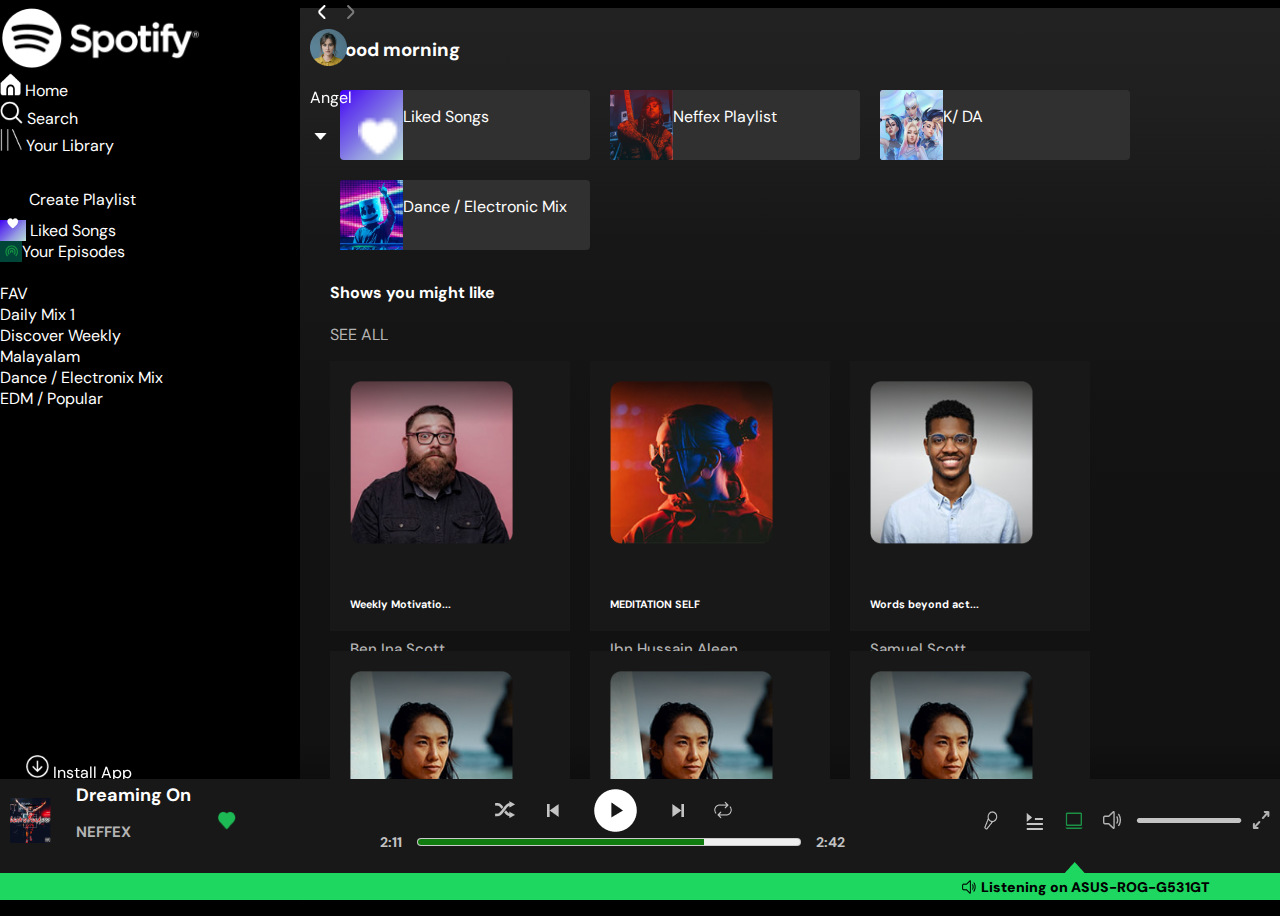
==== commit f30036dd: "fix images path" ====
--- a/index.html
+++ b/index.html
@@ -29,7 +29,7 @@
                 </div>
                 <div class="icon d-flex align-items-center px-3 py-1">
                     <img src="./Assets/Sidebar/Library.png" style="height: 22px;">
-                    <a href="#" class="px-3" style="text-decoration: none; color: var(--white);">Your Library</a>
+                    <a href="./playlist.html" class="px-3" style="text-decoration: none; color: var(--white);">Your Library</a>
                 </div>
                 <br>
                 <div class="icon d-flex align-items-center px-3 py-1"> <span class="bg-light rounded-1" style="height: 25px;
@@ -127,14 +127,14 @@
             <!-- Navbar content -->
             <div class="navbar ">
                 <div>
-                    <img class="bg-black rounded-5 p-1 mx-2" src="./assets/Main-Top/fi-rr-angle-small-left.png" />
-                    <img class="bg-black rounded-5 p-1 mx-2" src="./assets/Main-Top/fi-rr-angle-small-right.png" />
+                    <img class="bg-black rounded-5 p-1 mx-2" src="./Assets/Main-Top/left.png">
+                    <img class="bg-black rounded-5 p-1 mx-2" src="./Assets/Main-Top/right.png">
                 </div>
 
                 <div class="d-flex text-white align-items-center justify-content-between bg-black rounded-5 px-">
                     <img src="./Assets/Main-Top/Ellipse 3.png" alt="profile">
                     <p class="p-2 m-0 fw-medium">Angel</p>
-                    <a href="#"><img class="p-2 m-0" src="./Assets/Main-Top/fi-ss-caret-down.png"></a>
+                    <a href="#"><img class="p-2 m-0" src="./Assets/Main-Top/down.png"></a>
                 </div>
             </div>
 
@@ -229,6 +229,47 @@
                             <p>Adriana Tom</p>
                         </div>
 
+                        <div class="card2">
+                            <img src="./Assets/Main-sec-2/card2-img3.png">
+                            <h6>The Alexa Show</h6>
+                            <p>Adriana Tom</p>
+                        </div>
+
+                        <div class="card2">
+                            <img src="./Assets/Main-sec-2/card2-img3.png">
+                            <h6>The Alexa Show</h6>
+                            <p>Adriana Tom</p>
+                        </div>
+                        <div class="card2">
+                            <img src="./Assets/Main-sec-2/card2-img3.png">
+                            <h6>The Alexa Show</h6>
+                            <p>Adriana Tom</p>
+                        </div>
+                        <div class="card2">
+                            <img src="./Assets/Main-sec-2/card2-img3.png">
+                            <h6>The Alexa Show</h6>
+                            <p>Adriana Tom</p>
+                        </div>
+                        <div class="card2">
+                            <img src="./Assets/Main-sec-2/card2-img3.png">
+                            <h6>The Alexa Show</h6>
+                            <p>Adriana Tom</p>
+                        </div>
+                        <div class="card2">
+                            <img src="./Assets/Main-sec-2/card2-img3.png">
+                            <h6>The Alexa Show</h6>
+                            <p>Adriana Tom</p>
+                        </div>
+                        <div class="card2">
+                            <img src="./Assets/Main-sec-2/card2-img3.png">
+                            <h6>The Alexa Show</h6>
+                            <p>Adriana Tom</p>
+                        </div>
+                        <div class="card2">
+                            <img src="./Assets/Main-sec-2/card2-img3.png">
+                            <h6>The Alexa Show</h6>
+                            <p>Adriana Tom</p>
+                        </div>
                         <div class="card2">
                             <img src="./Assets/Main-sec-2/card2-img3.png">
                             <h6>The Alexa Show</h6>
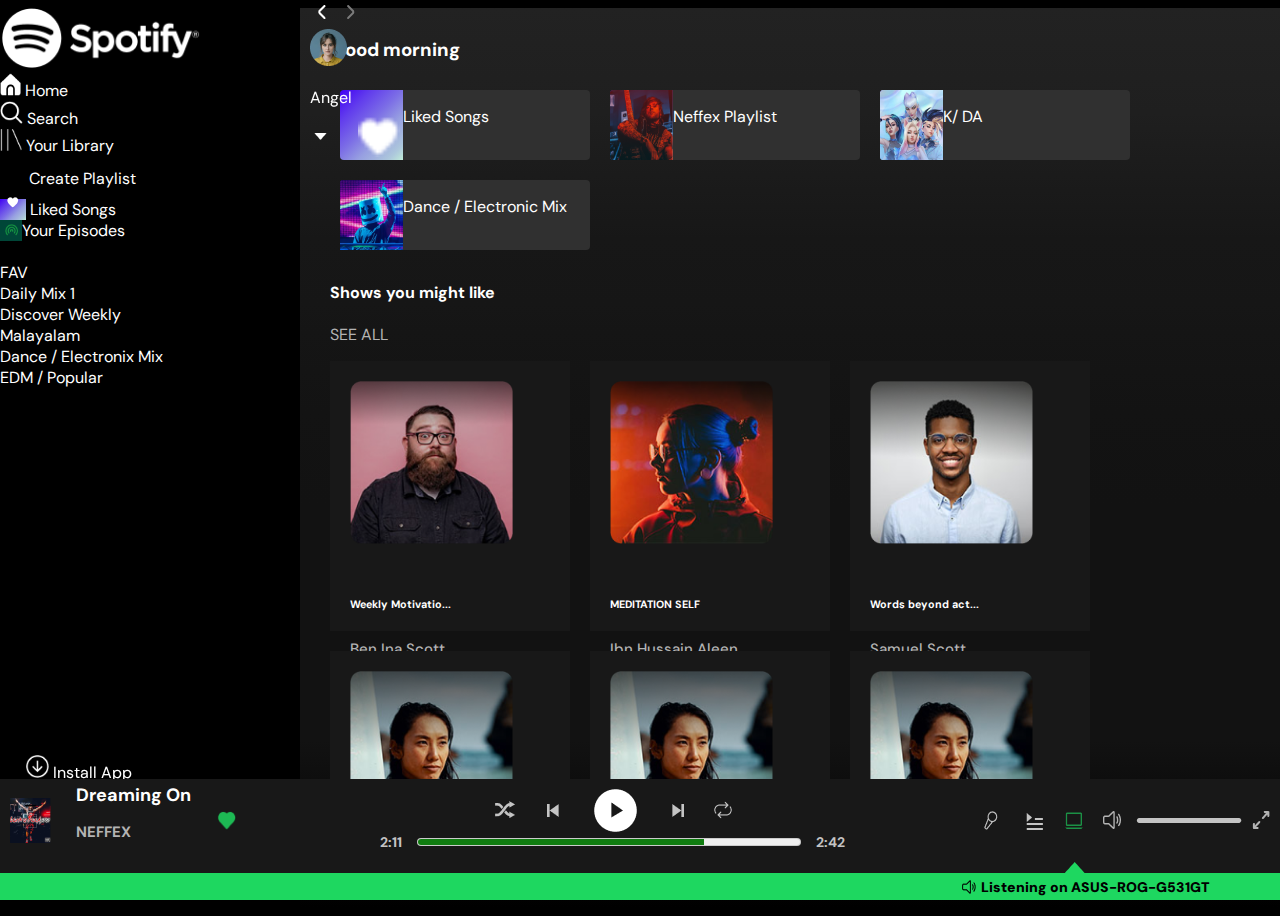
==== commit 0851c75e: "some update" ====
--- a/index.html
+++ b/index.html
@@ -18,31 +18,30 @@
         <section class=" sidebars">
             <div class="icons p-2">
                 <a href="#"><img class="main-logo px-3 py-2" src="./Assets/Sidebar/Spotify logo.png" alt="logo"></a>
-                <div class="icon d-flex align-items-center px-3 py-1">
+                <div class="icon d-flex align-items-center px-3 py-2 my-2">
                     <img src="./Assets/Sidebar/Home.png" style="height: 23px;">
                     <a href="#" class="px-3" style="text-decoration: none; color: var(--white);">Home</a>
                 </div>
 
-                <div class="icon d-flex align-items-center px-3 py-1">
+                <div class="icon d-flex align-items-center px-3 py-2 my-2">
                     <img src="./Assets/Sidebar/Search.png" style="height: 23px;">
                     <a href="#" class="px-3" style="text-decoration: none; color: var(--white);">Search</a>
                 </div>
-                <div class="icon d-flex align-items-center px-3 py-1">
+                <div class="icon d-flex align-items-center px-3 py-2 my-2">
                     <img src="./Assets/Sidebar/Library.png" style="height: 22px;">
                     <a href="./playlist.html" class="px-3" style="text-decoration: none; color: var(--white);">Your Library</a>
                 </div>
-                <br>
-                <div class="icon d-flex align-items-center px-3 py-1"> <span class="bg-light rounded-1" style="height: 25px;
+                <div class="icon d-flex align-items-center px-3 py-2 my-2"> <span class="bg-light rounded-1" style="height: 25px;
                     width: 25px;"><img src="./Assets/Sidebar/Plus.png" style="height: 28px; width: 25px;"></span>
                     <a href="#" class="px-3" style="text-decoration: none; color: var(--white);">Create Playlist</a>
                 </div>
-                <div class="icon d-flex align-items-center px-3 py-1"><span class="rounded-1"
+                <div class="icon d-flex align-items-center px-3 py-2 my-2"><span class="rounded-1"
                         style="height: 25px;
                     width: 25px; background: linear-gradient(135deg, #4000F4 0%, #603AED 22.48%, #7C6EE6 46.93%, #979FE1 65.71%, #A2B3DE 77.68%, #ADC8DC 88.93%, #C0ECD7 100%);">
                     <img src="./Assets/Sidebar/heart.png" style="padding: 7px;"></span>
                     <a href="#" class="px-3" style="text-decoration: none; color: var(--white);">Liked Songs</a>
                 </div>
-                <div class="icon d-flex align-items-center px-3 py-1"> <span class="rounded-1" style="height: 25px;
+                <div class="icon d-flex align-items-center px-3 py-2 my-2"> <span class="rounded-1" style="height: 25px;
                     width: 25px; background: #004638;">
                     <img src="./Assets/Sidebar/round.png" style="height: 12px; margin-left: 5px;"> </span>
                     <a href="#" class="px-3" style="text-decoration: none; color: var(--white);">Your Episodes</a>
@@ -72,7 +71,7 @@
                 </div>
 
                 <br>
-                <div class="icon-app icon d-flex align-items-center px-3 py-1">
+                <div class="icon-app icon d-flex align-items-center px-3 py-2 my-2">
                     <img src="./Assets/Sidebar/install.png" style="height: 23px;">
                     <a href="#" class="px-3" style="text-decoration: none; color: var(--white);">Install App</a>
                 </div>
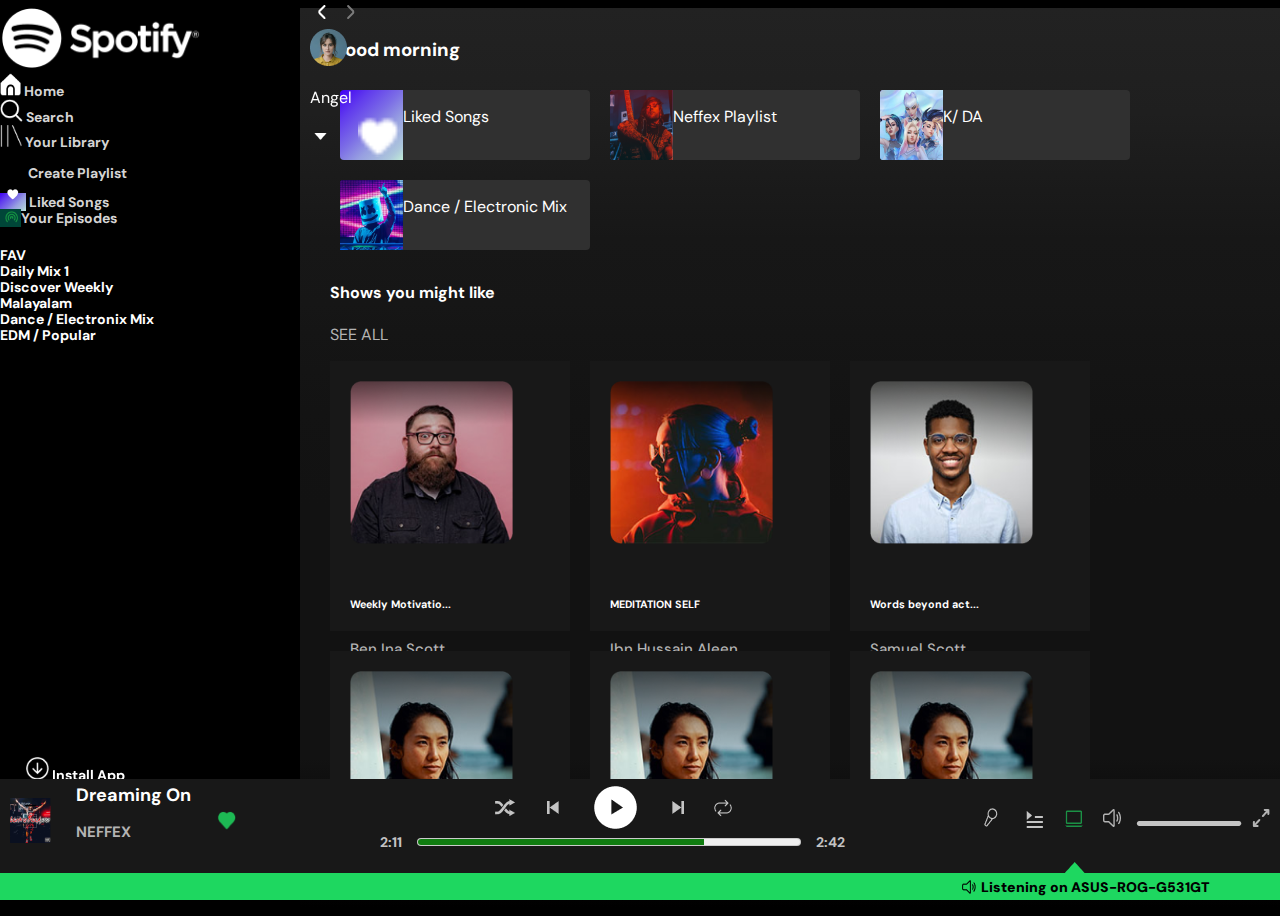
==== commit 86ba9981: "some changes" ====
--- a/index.html
+++ b/index.html
@@ -17,55 +17,55 @@
         <!-- Start Sidebar ----------------------------------------------------------------->
         <section class=" sidebars">
             <div class="icons p-2">
-                <a href="#"><img class="main-logo px-3 py-2" src="./Assets/Sidebar/Spotify logo.png" alt="logo"></a>
+                <a href="#"><img class="main-logo px-2 py-2" src="./Assets/Sidebar/Spotify logo.png" alt="logo"></a>
                 <div class="icon d-flex align-items-center px-3 py-2 my-2">
                     <img src="./Assets/Sidebar/Home.png" style="height: 23px;">
-                    <a href="#" class="px-3" style="text-decoration: none; color: var(--white);">Home</a>
+                    <a href="#" class="px-3" style="text-decoration: none; color: rgb(212, 212, 212);">Home</a>
                 </div>
 
                 <div class="icon d-flex align-items-center px-3 py-2 my-2">
                     <img src="./Assets/Sidebar/Search.png" style="height: 23px;">
-                    <a href="#" class="px-3" style="text-decoration: none; color: var(--white);">Search</a>
-                </div>
-                <div class="icon d-flex align-items-center px-3 py-2 my-2">
+                    <a href="#" class="px-3" style="text-decoration: none; color: rgb(212, 212, 212);">Search</a>
+                </div>
+                <div class="icon d-flex align-items-center px-3 py-2 my-2 mb-4">
                     <img src="./Assets/Sidebar/Library.png" style="height: 22px;">
-                    <a href="./playlist.html" class="px-3" style="text-decoration: none; color: var(--white);">Your Library</a>
+                    <a href="./playlist.html" class="px-3 " style="text-decoration: none; color: rgb(212, 212, 212);">Your Library</a>
                 </div>
                 <div class="icon d-flex align-items-center px-3 py-2 my-2"> <span class="bg-light rounded-1" style="height: 25px;
                     width: 25px;"><img src="./Assets/Sidebar/Plus.png" style="height: 28px; width: 25px;"></span>
-                    <a href="#" class="px-3" style="text-decoration: none; color: var(--white);">Create Playlist</a>
+                    <a href="#" class="px-3" style="text-decoration: none; color: rgb(212, 212, 212);">Create Playlist</a>
                 </div>
                 <div class="icon d-flex align-items-center px-3 py-2 my-2"><span class="rounded-1"
                         style="height: 25px;
                     width: 25px; background: linear-gradient(135deg, #4000F4 0%, #603AED 22.48%, #7C6EE6 46.93%, #979FE1 65.71%, #A2B3DE 77.68%, #ADC8DC 88.93%, #C0ECD7 100%);">
                     <img src="./Assets/Sidebar/heart.png" style="padding: 7px;"></span>
-                    <a href="#" class="px-3" style="text-decoration: none; color: var(--white);">Liked Songs</a>
+                    <a href="#" class="px-3" style="text-decoration: none; color: rgb(212, 212, 212);">Liked Songs</a>
                 </div>
                 <div class="icon d-flex align-items-center px-3 py-2 my-2"> <span class="rounded-1" style="height: 25px;
                     width: 25px; background: #004638;">
                     <img src="./Assets/Sidebar/round.png" style="height: 12px; margin-left: 5px;"> </span>
-                    <a href="#" class="px-3" style="text-decoration: none; color: var(--white);">Your Episodes</a>
+                    <a href="#" class="px-3" style="text-decoration: none; color: rgb(212, 212, 212);">Your Episodes</a>
                 </div>
                 <br>
 
                 <div class="cnt">
-                    <div class="icon d-flex align-items-center py-2">
+                    <div class="icon d-flex align-items-center py-3">
                         <a href="#" class="px-3" style="text-decoration: none; color: var(--white);">FAV</a>
                     </div>
-                    <div class="icon d-flex align-items-center py-2">
+                    <div class="icon d-flex align-items-center py-3">
                         <a href="#" class="px-3" style="text-decoration: none; color: var(--white);">Daily Mix 1</a>
                     </div>
-                    <div class="icon d-flex align-items-center py-2">
+                    <div class="icon d-flex align-items-center py-3">
                         <a href="#" class="px-3" style="text-decoration: none; color: var(--white);">Discover Weekly</a>
                     </div>
-                    <div class="icon d-flex align-items-center py-2">
+                    <div class="icon d-flex align-items-center py-3">
                         <a href="#" class="px-3" style="text-decoration: none; color: var(--white);">Malayalam</a>
                     </div>
-                    <div class="icon d-flex align-items-center py-2">
+                    <div class="icon d-flex align-items-center py-3">
                         <a href="#" class="px-3" style="text-decoration: none; color: var(--white);">Dance / Electronix
                             Mix</a>
                     </div>
-                    <div class="icon d-flex align-items-center py-2">
+                    <div class="icon d-flex align-items-center py-3">
                         <a href="#" class="px-3" style="text-decoration: none; color: var(--white);">EDM / Popular</a>
                     </div>
                 </div>
@@ -92,11 +92,11 @@
                 </div>
                 <div class="play">
                     <div class="fun">
-                        <img class="fun-img" src="./Assets//playingBar/raphael-shuffle.png">
-                        <img class="fun-img" src="./Assets/playingBar/previous.png">
-                        <img class="fun-img" src="./Assets/playingBar/gridicons-play.png">
-                        <img class="fun-img" src="./Assets/playingBar/bx-bx-skip-previous.png">
-                        <img class="fun-img" src="./Assets/playingBar/group1.png">
+                        <a href="#"><img class="fun-img" src="./Assets//playingBar/raphael-shuffle.png"></a>
+                        <a href="#"><img class="fun-img" src="./Assets/playingBar/previous.png"></a>
+                        <a href="#"><img class="fun-img" src="./Assets/playingBar/gridicons-play.png"></a>
+                        <a href="#"><img class="fun-img" src="./Assets/playingBar/bx-bx-skip-previous.png"></a>
+                        <a href="#"><img class="fun-img" src="./Assets/playingBar/group1.png"></a>
                     </div>
                     <div class="bar-time">
                         <p>2:11</p>
@@ -105,12 +105,12 @@
                     </div>
                 </div>
                 <div class="extra">
-                    <img class="fun-img" src="./Assets/playingBar/ph_microphone-stage.png">
-                    <img class="fun-img" src="./Assets/playingBar/carbon-query-queue.png">
-                    <img class="fun-img" src="./Assets/playingBar/carbon-laptop.png">
-                    <img class="fun-img" src="./Assets/playingBar/fluent-speaker-224-regular.png">
-                    <img class="ex-img" src="./Assets/playingBar/rectangle-17.png">
-                    <img class="ex-img" src="./Assets/playingBar/group.png">
+                    <a href="#"><img class="fun-img" src="./Assets/playingBar/ph_microphone-stage.png"></a>
+                    <a href="#"><img class="fun-img" src="./Assets/playingBar/carbon-query-queue.png"></a>
+                    <a href="#"><img class="fun-img" src="./Assets/playingBar/carbon-laptop.png"></a>
+                    <a href="#"><img class="fun-img" src="./Assets/playingBar/fluent-speaker-224-regular.png"></a>
+                    <a href="#"><img class="ex-img" src="./Assets/playingBar/rectangle-17.png"></a>
+                    <a href="#"><img class="ex-img" src="./Assets/playingBar/group.png"></a>
                 </div>
             </div>
             <img class="trgl" src="./Assets/playingBar/triangle.png">
@@ -126,8 +126,8 @@
             <!-- Navbar content -->
             <div class="navbar ">
                 <div>
-                    <img class="bg-black rounded-5 p-1 mx-2" src="./Assets/Main-Top/left.png">
-                    <img class="bg-black rounded-5 p-1 mx-2" src="./Assets/Main-Top/right.png">
+                    <a href="#"><img class="bg-black rounded-5 p-1 mx-2" src="./Assets/Main-Top/left.png"></a>
+                    <a href="#"><img class="bg-black rounded-5 p-1 mx-2" src="./Assets/Main-Top/right.png"></a>
                 </div>
 
                 <div class="d-flex text-white align-items-center justify-content-between bg-black rounded-5 px-">
--- a/style.css
+++ b/style.css
@@ -47,6 +47,7 @@
     position: fixed;
     bottom: 0;
     background-color: var(--light-gray);
+    z-index: 5;
 }
 
 .playbar-foot {
@@ -59,7 +60,7 @@
 
 .main {
     flex: 0.8;
-    background: linear-gradient(180deg, #222 0%, #1F1F1F 11.64%, #171717 25.66%, #161616 32.94%, #151515 35.98%, #131313 44.89%, #121212 55.22%, #121212 75.34%, #121212 81.45%, rgba(18, 18, 18, 0.00) 100%);
+    background: linear-gradient(180deg, #222 0%, #1F1F1F 11.64%, #171717 25.66%, #161616 32.94%, #151515 35.98%, #131313 44.89%, #121212 55.22%, #121212 83.34%, #121212 81.45%, rgba(18, 18, 18, 0.00) 100%);
     display: flex;
     flex-direction: column;
     padding: 10px;
@@ -76,6 +77,12 @@
     height: 100%;
 }
 
+.icon {
+    color: rgba(255, 255, 255, 1);
+    font-size: 14px;
+    font-weight: 700;
+    line-height: 16px;
+}
 .icon:hover {
     background-color: rgb(26, 26, 26);
     border-radius: 5px;
@@ -243,12 +250,20 @@
     display: flex;
     border-radius: 4px;
     background: #303030;
+    transition: all 1s ease;
 }
 
 .main-card1-1 {
     width: 25%;
     border-radius: 4px 0px 0px 4px;
     background: linear-gradient(135deg, #4000F4 0%, #603AED 22.48%, #7C6EE6 46.93%, #979FE1 65.71%, #A2B3DE 77.68%, #ADC8DC 88.93%, #C0ECD7 100%);
+    
+}
+
+.main-card1:hover {
+    transform: scale(1.1, 1.1);
+    background-color: gray;
+    cursor: pointer;
 }
 
 .cards {
@@ -269,8 +284,15 @@
     height: 250px;
     width: 200px;
     background-color: var(--light-gray);
-}
-
+    transition: all 1s ease;
+}
+
+.card2:hover {
+    transform: scale(1.1, 1.1);
+    background-color: gray;
+    cursor: pointer;
+    border-radius: 5px;
+}
 .card2>img {
     width: 163px;
     margin-bottom: 20px;
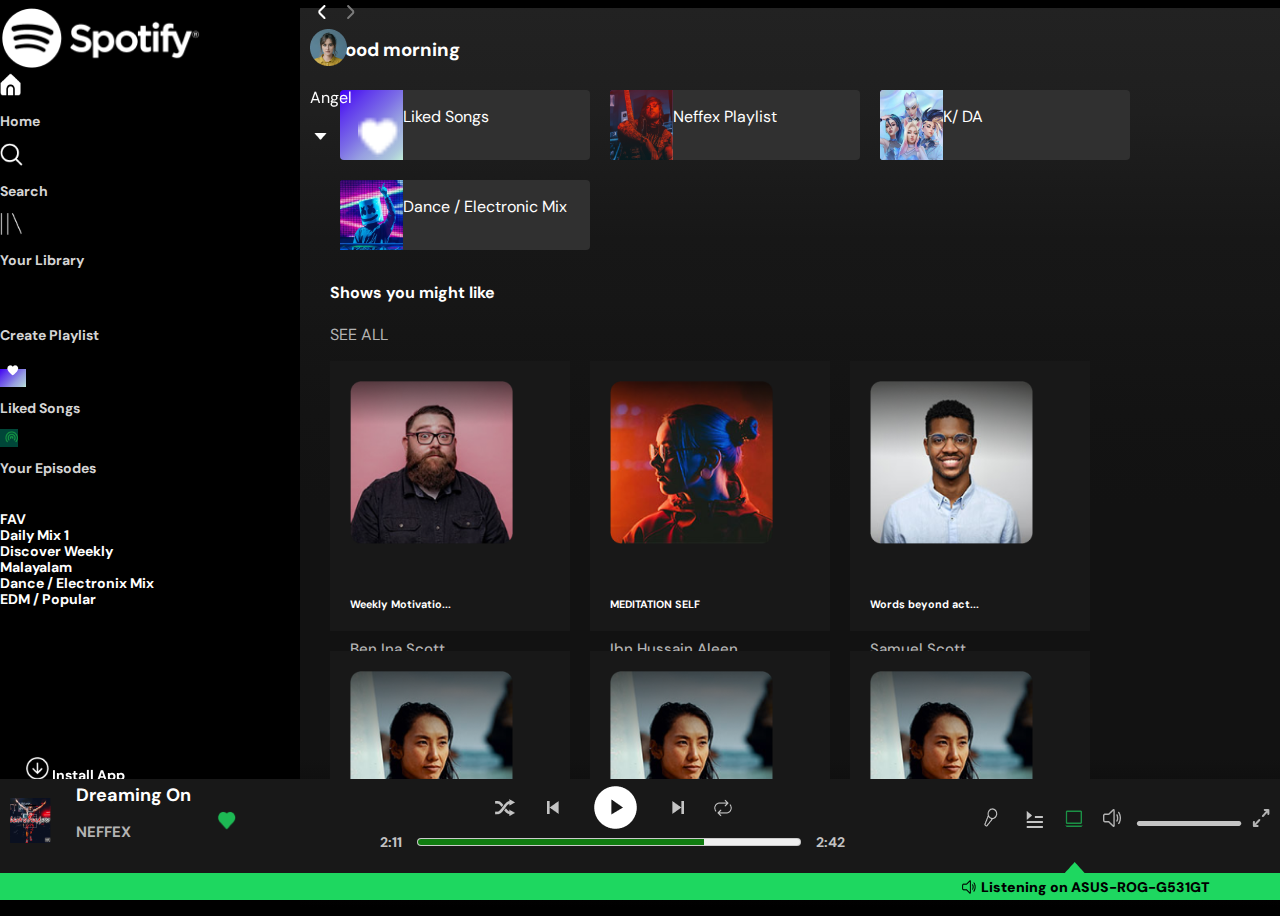
==== commit 3602d992: "update" ====
--- a/index.html
+++ b/index.html
@@ -18,34 +18,54 @@
         <section class=" sidebars">
             <div class="icons p-2">
                 <a href="#"><img class="main-logo px-2 py-2" src="./Assets/Sidebar/Spotify logo.png" alt="logo"></a>
-                <div class="icon d-flex align-items-center px-3 py-2 my-2">
-                    <img src="./Assets/Sidebar/Home.png" style="height: 23px;">
-                    <a href="#" class="px-3" style="text-decoration: none; color: rgb(212, 212, 212);">Home</a>
-                </div>
-
-                <div class="icon d-flex align-items-center px-3 py-2 my-2">
-                    <img src="./Assets/Sidebar/Search.png" style="height: 23px;">
-                    <a href="#" class="px-3" style="text-decoration: none; color: rgb(212, 212, 212);">Search</a>
-                </div>
-                <div class="icon d-flex align-items-center px-3 py-2 my-2 mb-4">
-                    <img src="./Assets/Sidebar/Library.png" style="height: 22px;">
-                    <a href="./playlist.html" class="px-3 " style="text-decoration: none; color: rgb(212, 212, 212);">Your Library</a>
-                </div>
-                <div class="icon d-flex align-items-center px-3 py-2 my-2"> <span class="bg-light rounded-1" style="height: 25px;
+                <a href="#" style="text-decoration: none;">
+                    <div class="icon d-flex align-items-center px-3 py-2 py-2">
+                        <img src="./Assets/Sidebar/Home.png" style="height: 23px;">
+                        <p class="px-3 m-0" style="color: rgb(212, 212, 212);">Home</p>
+                    </div>
+                </a>
+
+                <a href="#" style="text-decoration: none;">
+                    <div class="icon d-flex align-items-center px-3 py-2 py-2">
+                        <img src="./Assets/Sidebar/Search.png" style="height: 23px;">
+                        <p class="px-3 m-0" style="text-decoration: none; color: rgb(212, 212, 212);">Search</p>
+                    </div>
+                </a>
+
+                <a href="./playlist.html" style="text-decoration: none;">
+                    <div class="icon d-flex align-items-center px-3 py-2 my-2 mb-4">
+                        <img src="./Assets/Sidebar/Library.png" style="height: 22px;">
+                        <p href="./playlist.html" class="px-3 m-0"
+                            style="text-decoration: none; color: rgb(212, 212, 212);">Your Library</p>
+                    </div>
+                </a>
+
+                <a href="#" style="text-decoration: none;">
+                    <div class="icon d-flex align-items-center px-3 py-2 py-2"> <span class="bg-light rounded-1" style="height: 25px;
                     width: 25px;"><img src="./Assets/Sidebar/Plus.png" style="height: 28px; width: 25px;"></span>
-                    <a href="#" class="px-3" style="text-decoration: none; color: rgb(212, 212, 212);">Create Playlist</a>
-                </div>
-                <div class="icon d-flex align-items-center px-3 py-2 my-2"><span class="rounded-1"
-                        style="height: 25px;
+                        <p class="px-3 m-0" style="text-decoration: none; color: rgb(212, 212, 212);">Create
+                            Playlist</p>
+                    </div>
+                </a>
+
+                <a href="#" style="text-decoration: none;">
+                    <div class="icon d-flex align-items-center px-3 py-2 py-2"><span class="rounded-1"
+                            style="height: 25px;
                     width: 25px; background: linear-gradient(135deg, #4000F4 0%, #603AED 22.48%, #7C6EE6 46.93%, #979FE1 65.71%, #A2B3DE 77.68%, #ADC8DC 88.93%, #C0ECD7 100%);">
-                    <img src="./Assets/Sidebar/heart.png" style="padding: 7px;"></span>
-                    <a href="#" class="px-3" style="text-decoration: none; color: rgb(212, 212, 212);">Liked Songs</a>
-                </div>
-                <div class="icon d-flex align-items-center px-3 py-2 my-2"> <span class="rounded-1" style="height: 25px;
+                            <img src="./Assets/Sidebar/heart.png" style="padding: 7px;"></span>
+                        <p class="px-3 m-0" style="text-decoration: none; color: rgb(212, 212, 212);">Liked
+                            Songs</p>
+                    </div>
+                </a>
+
+                <a href="#" style="text-decoration: none;">
+                    <div class="icon d-flex align-items-center px-3 py-2 py-2"> <span class="rounded-1" style="height: 25px;
                     width: 25px; background: #004638;">
-                    <img src="./Assets/Sidebar/round.png" style="height: 12px; margin-left: 5px;"> </span>
-                    <a href="#" class="px-3" style="text-decoration: none; color: rgb(212, 212, 212);">Your Episodes</a>
-                </div>
+                            <img src="./Assets/Sidebar/round.png" style="height: 12px; margin-left: 5px;"> </span>
+                        <p class="px-3 m-0" style="text-decoration: none; color: rgb(212, 212, 212);">Your
+                            Episodes</p>
+                    </div>
+                </a>
                 <br>
 
                 <div class="cnt">
@@ -183,7 +203,9 @@
                 <section style="padding-inline: 20px; margin-top: 10px;">
                     <div class="d-flex justify-content-between align-items-center">
                         <h4 class="text-white">Shows you might like</h4>
-                        <a style="text-decoration: none;" href="#"><p style="color: #B3B3B3;">SEE ALL</p></a>
+                        <a style="text-decoration: none;" href="#">
+                            <p style="color: #B3B3B3;">SEE ALL</p>
+                        </a>
                     </div>
                     <div class="cards2">
                         <div class="card2">
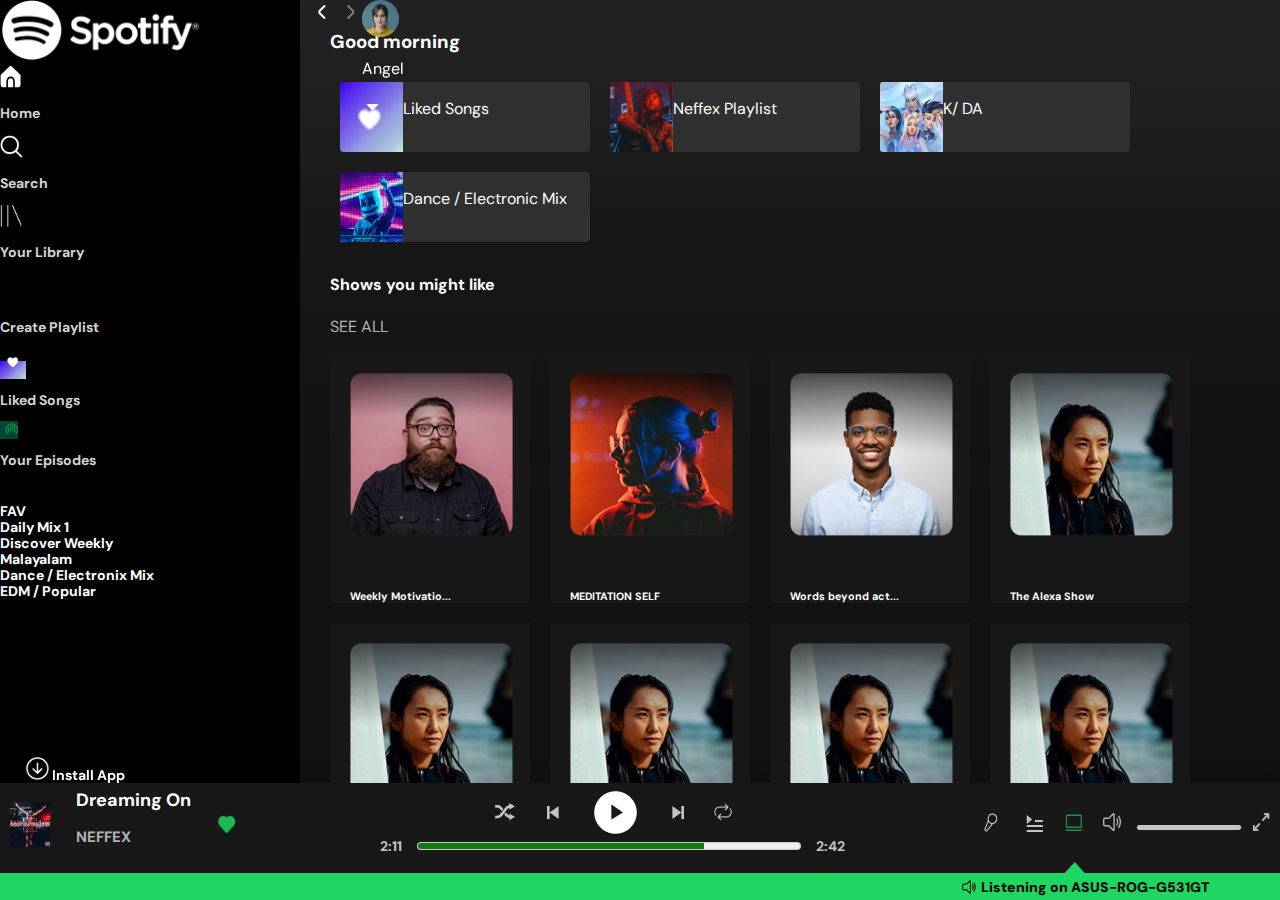
==== commit 895e2ec0: "Adding responsiveness" ====
--- a/index.html
+++ b/index.html
@@ -6,6 +6,7 @@
     <meta name="viewport" content="width=device-width, initial-scale=1.0">
     <title>Spotify - Web Player: Music for everyone</title>
     <link rel="stylesheet" href="./style.css" />
+    <link rel="stylesheet" href="phone.css">
     <link rel="icon" type="image/x-icon" href="https://open.spotifycdn.com/cdn/images/favicon.0f31d2ea.ico" />
     <link href="https://cdn.jsdelivr.net/npm/bootstrap@5.3.1/dist/css/bootstrap.min.css" rel="stylesheet"
         integrity="sha384-4bw+/aepP/YC94hEpVNVgiZdgIC5+VKNBQNGCHeKRQN+PtmoHDEXuppvnDJzQIu9" crossorigin="anonymous">
@@ -35,7 +36,7 @@
                 <a href="./playlist.html" style="text-decoration: none;">
                     <div class="icon d-flex align-items-center px-3 py-2 my-2 mb-4">
                         <img src="./Assets/Sidebar/Library.png" style="height: 22px;">
-                        <p href="./playlist.html" class="px-3 m-0"
+                        <p href="./playlist.html" class="ps-3 m-0"
                             style="text-decoration: none; color: rgb(212, 212, 212);">Your Library</p>
                     </div>
                 </a>
@@ -43,17 +44,16 @@
                 <a href="#" style="text-decoration: none;">
                     <div class="icon d-flex align-items-center px-3 py-2 py-2"> <span class="bg-light rounded-1" style="height: 25px;
                     width: 25px;"><img src="./Assets/Sidebar/Plus.png" style="height: 28px; width: 25px;"></span>
-                        <p class="px-3 m-0" style="text-decoration: none; color: rgb(212, 212, 212);">Create
+                        <p class="ps-3 m-0" style="text-decoration: none; color: rgb(212, 212, 212);">Create
                             Playlist</p>
                     </div>
                 </a>
-
                 <a href="#" style="text-decoration: none;">
                     <div class="icon d-flex align-items-center px-3 py-2 py-2"><span class="rounded-1"
                             style="height: 25px;
                     width: 25px; background: linear-gradient(135deg, #4000F4 0%, #603AED 22.48%, #7C6EE6 46.93%, #979FE1 65.71%, #A2B3DE 77.68%, #ADC8DC 88.93%, #C0ECD7 100%);">
                             <img src="./Assets/Sidebar/heart.png" style="padding: 7px;"></span>
-                        <p class="px-3 m-0" style="text-decoration: none; color: rgb(212, 212, 212);">Liked
+                        <p class="ps-3 m-0" style="text-decoration: none; color: rgb(212, 212, 212);">Liked
                             Songs</p>
                     </div>
                 </a>
@@ -62,7 +62,7 @@
                     <div class="icon d-flex align-items-center px-3 py-2 py-2"> <span class="rounded-1" style="height: 25px;
                     width: 25px; background: #004638;">
                             <img src="./Assets/Sidebar/round.png" style="height: 12px; margin-left: 5px;"> </span>
-                        <p class="px-3 m-0" style="text-decoration: none; color: rgb(212, 212, 212);">Your
+                        <p class="ps-3 m-0" style="text-decoration: none; color: rgb(212, 212, 212);">Your
                             Episodes</p>
                     </div>
                 </a>
@@ -139,6 +139,23 @@
                 <p>Listening on ASUS-ROG-G531GT</p>
             </section>
         </section>
+        <section class="p-playbar">
+            <div class="functions">
+                <div class="details">
+                    <img src="./Assets/playingBar/rectangle-20.png">
+                    <div class="name-all">
+                        <f3>Dreaming On</f3>
+                        <p class="m-0">NEFFEX</p>
+                    </div>
+
+                </div>
+                <div class="fun">
+                    <img src="./Assets/playlist/heart.png" style="height: 45px;">
+                    <a href="#"><img class="fun-img" src="./Assets/playingBar/gridicons-play.png"
+                            style="height: 45px;"></a>
+                </div>
+            </div>
+        </section>
         <!-- End Playbar ------------------------------------------------------------------->
 
         <!-- Start Main Section ------------------------------------------------------------>
@@ -158,6 +175,38 @@
             </div>
 
             <div class="main-body">
+                <section class="top-nav">
+                    <div>
+                        <a href="#"><img class="main-logo" src="./Assets/Sidebar/Spotify logo.png" alt="logo"></a>
+                    </div>
+                    <input id="menu-toggle" type="checkbox" />
+                    <label class='menu-button-container' for="menu-toggle">
+                        <div class='menu-button'></div>
+                    </label>
+                    <ul class="menu">
+                        <li><a href="#" style="text-decoration: none;">
+                                <div class="icon d-flex align-items-center px-3 py-2 py-2">
+                                    <img src="./Assets/Sidebar/Home.png" style="height: 23px;">
+                                    <p class="px-3 m-0" style="color: rgb(212, 212, 212);">Home</p>
+                                </div>
+                            </a></li>
+                        <li><a href="#" style="text-decoration: none;">
+                                <div class="icon d-flex align-items-center px-3 py-2 py-2">
+                                    <img src="./Assets/Sidebar/Search.png" style="height: 23px;">
+                                    <p class="px-3 m-0" style="text-decoration: none; color: rgb(212, 212, 212);">
+                                        Search</p>
+                                </div>
+                            </a></li>
+                        <li><a href="./playlist.html" style="text-decoration: none;">
+                                <div class="icon d-flex align-items-center px-3 py-2 my-2 mb-4">
+                                    <img src="./Assets/Sidebar/Library.png" style="height: 22px;">
+                                    <p href="./playlist.html" class="ps-3 m-0"
+                                        style="text-decoration: none; color: rgb(212, 212, 212);">Your Library</p>
+                                </div>
+                            </a></li>
+                    </ul>
+                </section>
+
                 <section style="padding-inline: 20px;">
                     <h3 class="text-white">Good morning</h3>
                     <div class="cards">
--- a/style.css
+++ b/style.css
@@ -40,9 +40,24 @@
     background-color: var(--black);
 }
 
+.p-sidebar {
+    display: none;
+}
+
 .playbar {
     position: relative;
     height: 13vh;
+    width: 100%;
+    position: fixed;
+    bottom: 0;
+    background-color: var(--light-gray);
+    z-index: 5;
+}
+
+.p-playbar {
+    display: none;
+    position: relative;
+    height: 8vh;
     width: 100%;
     position: fixed;
     bottom: 0;
@@ -83,6 +98,7 @@
     font-weight: 700;
     line-height: 16px;
 }
+
 .icon:hover {
     background-color: rgb(26, 26, 26);
     border-radius: 5px;
@@ -95,6 +111,7 @@
 }
 
 .navbar {
+    display: flex;
     cursor: not-allowed;
     position: fixed;
     top: 0px;
@@ -105,7 +122,7 @@
     overflow-y: auto;
 }
 
-::-webkit-scrollbar{
+::-webkit-scrollbar {
     display: none;
 }
 
@@ -136,6 +153,7 @@
 
 .functions {
     display: flex;
+    position: relative;
     align-items: center;
     justify-content: space-between;
 }
@@ -257,7 +275,7 @@
     width: 25%;
     border-radius: 4px 0px 0px 4px;
     background: linear-gradient(135deg, #4000F4 0%, #603AED 22.48%, #7C6EE6 46.93%, #979FE1 65.71%, #A2B3DE 77.68%, #ADC8DC 88.93%, #C0ECD7 100%);
-    
+
 }
 
 .main-card1:hover {
@@ -293,6 +311,7 @@
     cursor: pointer;
     border-radius: 5px;
 }
+
 .card2>img {
     width: 163px;
     margin-bottom: 20px;
@@ -308,4 +327,118 @@
     color: #B3B3B3;
     font-size: 15px;
     font-weight: 500;
+}
+
+
+@media screen and (max-width:768px) {
+    .main-card1 {
+        width: 230px;
+    }
+
+    .trgl {
+        right: 164px;
+    }
+
+    .bar-time {
+        display: none;
+    }
+
+    .fun {
+        padding: 20px;
+        background-color: var(--black);
+        border-radius: 10px;
+        border: 1px dotted var(--white);
+    }
+
+    .play {
+        flex-direction: row;
+    }
+
+    .details {
+        gap: 0px;
+    }
+
+    .extra {
+        gap: 0px;
+    }
+    .trgl {
+        display:none !important;
+    }
+}
+
+@media screen and (max-width:480px) {
+    .sidebars {
+        display: none;
+    }
+
+    .main {
+        flex: 1;
+    }
+
+    .navbar {
+        display: none !important;
+    }
+
+    .trgl {
+        display: none;
+    }
+
+    .extra {
+        display: none;
+    }
+
+    .cards {
+        justify-content: space-around;
+    }
+
+    .card2 {
+        width: 200px;
+    }
+
+    .playbar-foot {
+        display: none;
+    }
+
+    .playbar {
+        display: none;
+    }
+
+    .fun {
+        border: none;
+        background: none;
+        margin-left: 10vw;
+    }
+
+    .main {
+        padding: 0;
+    }
+
+    .main-logo {
+        padding-left: 10px;
+        height: 30px;
+    }
+    .p-playbar {
+        display: flex;
+        justify-content: space-between;
+    }
+    .playbar {
+        display: none;
+    }
+    .fun {
+        border: none;
+        background: none;
+        margin-left: 150px;
+    }
+
+    .name-all>f3 {
+        font-size: 13px;
+        color: white;
+    }
+
+
+    .functions>img {
+        height: 30px;
+        margin: 10px;
+    }
+    
 }--- a/phone.css
+++ b/phone.css
@@ -0,0 +1,143 @@
+h2 {
+  vertical-align: center;
+  text-align: center;
+}
+
+html, body {
+  margin: 0;
+  height: 100%;
+}
+
+* {
+  box-sizing: border-box;
+}
+
+.top-nav {
+  display: none;
+  flex-direction: row;
+  align-items: center;
+  justify-content: space-between;
+  color: #FFF;
+  height: 50px;
+  position: sticky;
+  top: 0px;
+  z-index: 100;
+  padding-inline: 5px;
+  background-color: var(--black);
+}
+
+.menu {
+  display: flex;
+  flex-direction: row;
+  list-style-type: none;
+  margin: 0;
+  padding: 0;
+}
+
+.menu > li {
+  margin: 0 1rem;
+  overflow: hidden;
+}
+
+.menu > li > a {
+    text-decoration: none;
+    color: white;
+  }
+
+.menu-button-container {
+  display: none;
+  height: 100%;
+  width: 30px;
+  cursor: pointer;
+  flex-direction: column;
+  justify-content: center;
+  align-items: center;
+}
+
+#menu-toggle {
+  display: none;
+}
+
+.menu-button,
+.menu-button::before,
+.menu-button::after {
+  display: block;
+  background-color: #fff;
+  position: absolute;
+  height: 4px;
+  width: 30px;
+  transition: transform 400ms cubic-bezier(0.23, 1, 0.32, 1);
+  border-radius: 2px;
+}
+
+.menu-button::before {
+  content: '';
+  margin-top: -8px;
+}
+
+.menu-button::after {
+  content: '';
+  margin-top: 8px;
+}
+
+#menu-toggle:checked + .menu-button-container .menu-button::before {
+  margin-top: 0px;
+  transform: rotate(405deg);
+}
+
+#menu-toggle:checked + .menu-button-container .menu-button {
+  background: rgba(255, 255, 255, 0);
+}
+
+#menu-toggle:checked + .menu-button-container .menu-button::after {
+  margin-top: 0px;
+  transform: rotate(-405deg);
+}
+
+@media (max-width: 700px) {
+  .menu-button-container {
+    display: flex;
+  }
+  .menu {
+    position: absolute;
+    top: 0;
+    margin-top: 50px;
+    left: 0;
+    flex-direction: column;
+    width: 100%;
+    justify-content: center;
+    align-items: center;
+  }
+  #menu-toggle ~ .menu li {
+    height: 0;
+    margin: 0;
+    padding: 0;
+    border: 0;
+    transition: height 400ms cubic-bezier(0.23, 1, 0.32, 1);
+  }
+  #menu-toggle:checked ~ .menu li {
+    border: 1px solid #333;
+    height: 3.5em;
+    padding: 0.5em;
+    transition: height 400ms cubic-bezier(0.23, 1, 0.32, 1);
+  }
+  .menu > li {
+    display: flex;
+    justify-content: center;
+    margin: 0;
+    padding: 0.5em 0;
+    width: 100%;
+    color: white;
+    background-color: #222;
+  }
+  .menu > li:not(:last-child) {
+    border-bottom: 1px solid #444;
+  }
+}
+
+@media screen and (max-width:480px) {
+    .top-nav {
+        display: flex;
+        margin: 0;
+    }
+}